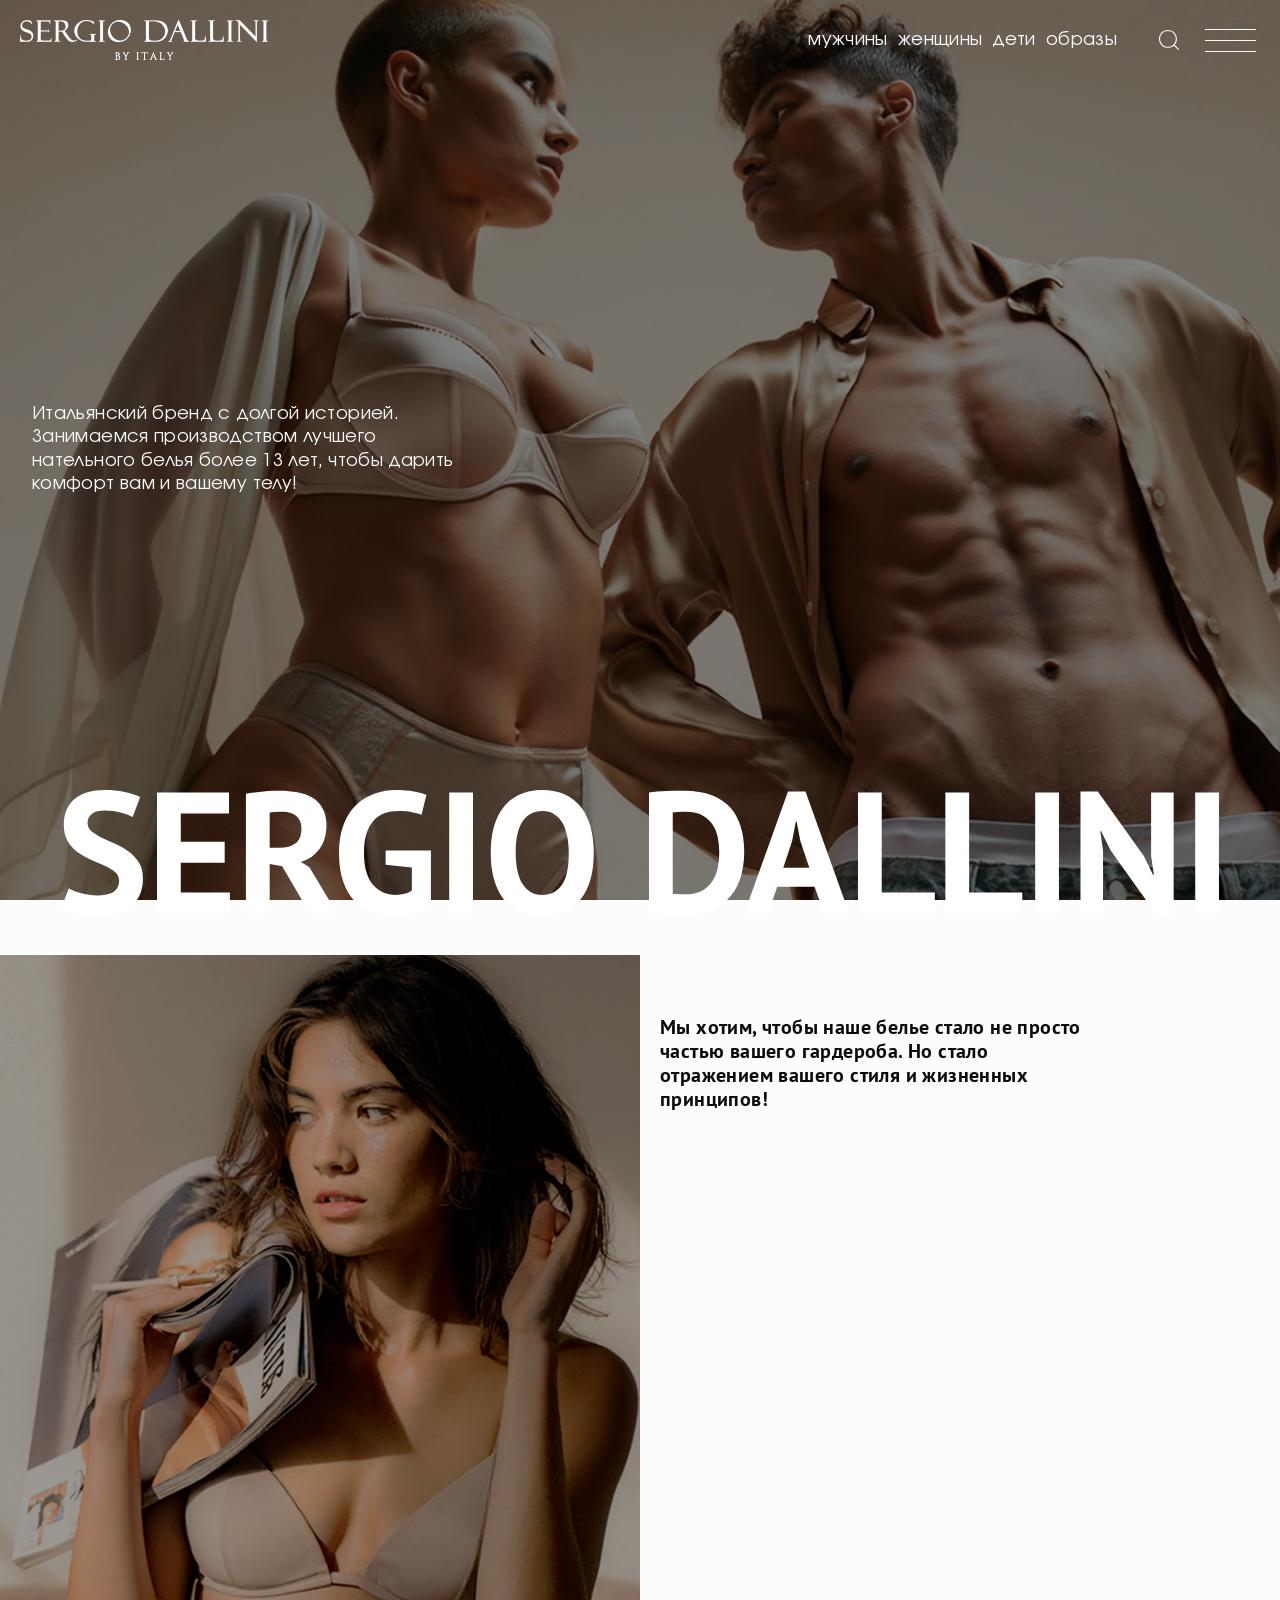
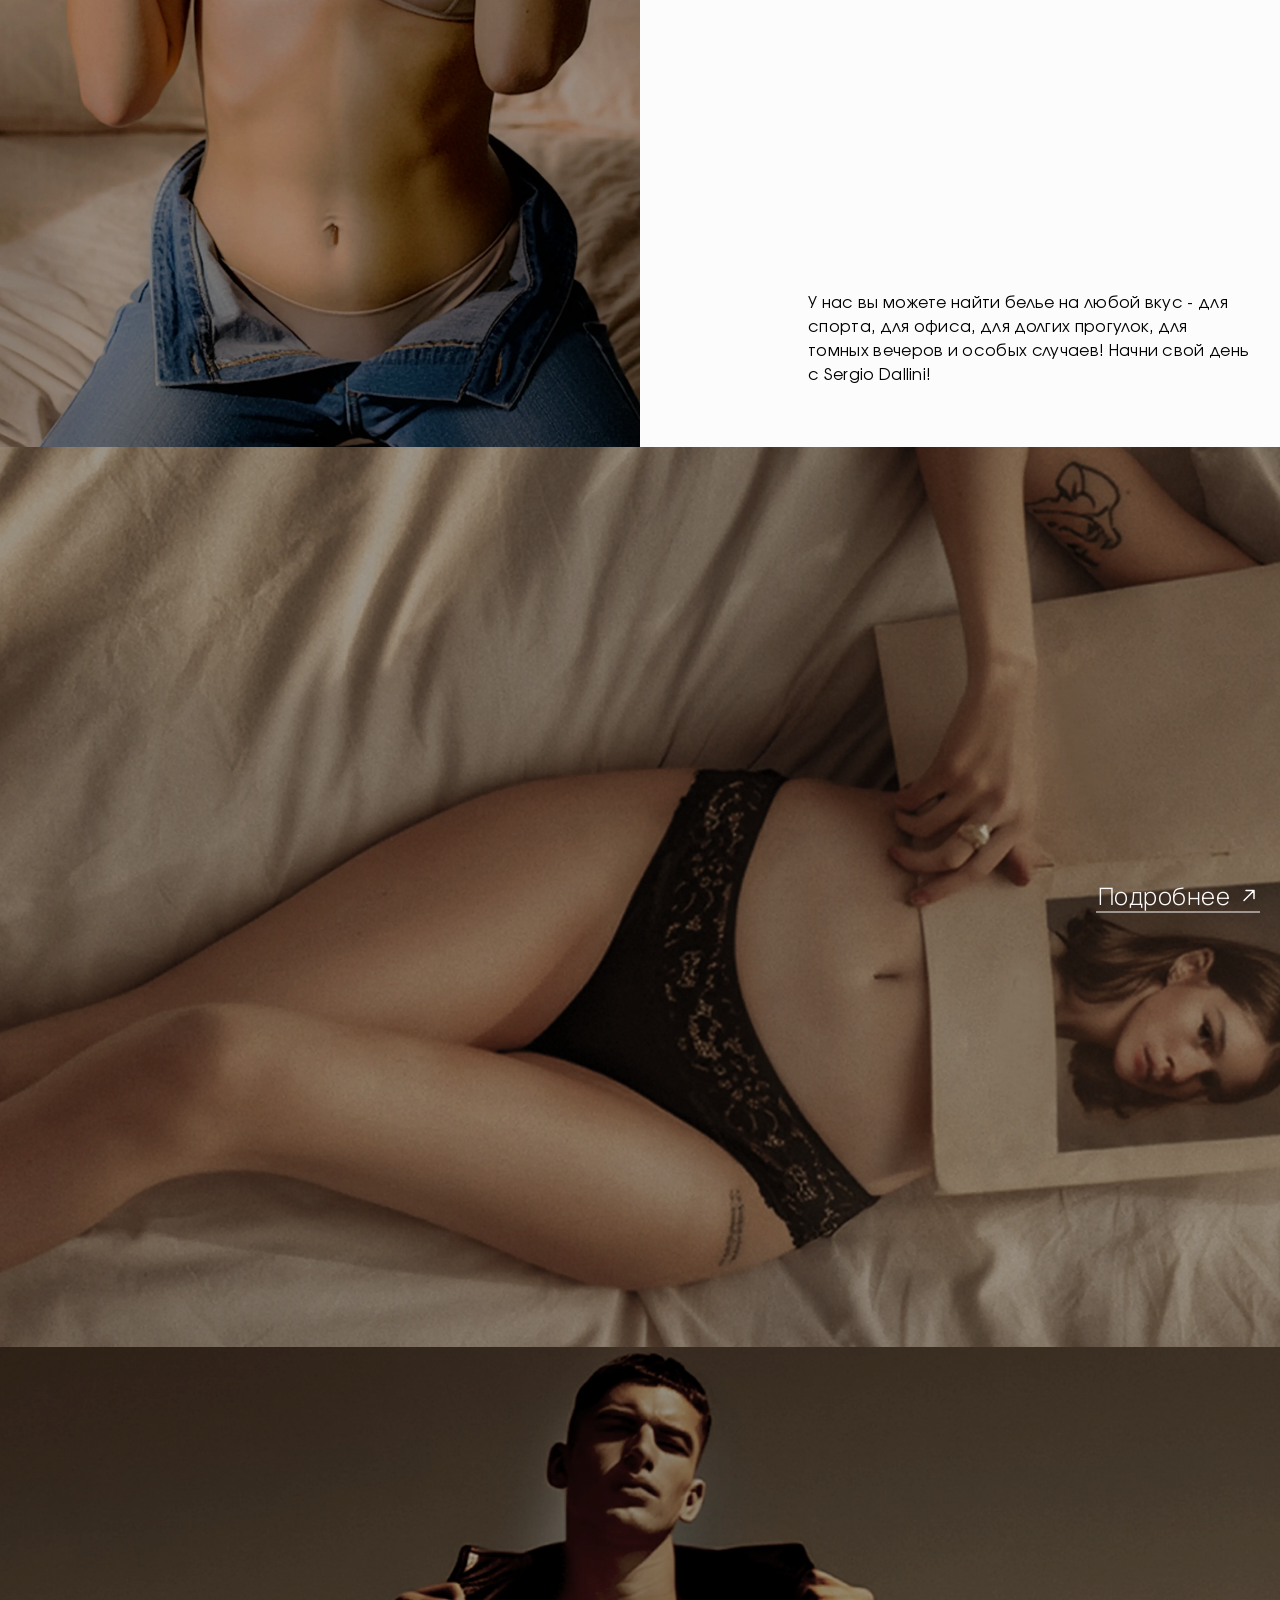
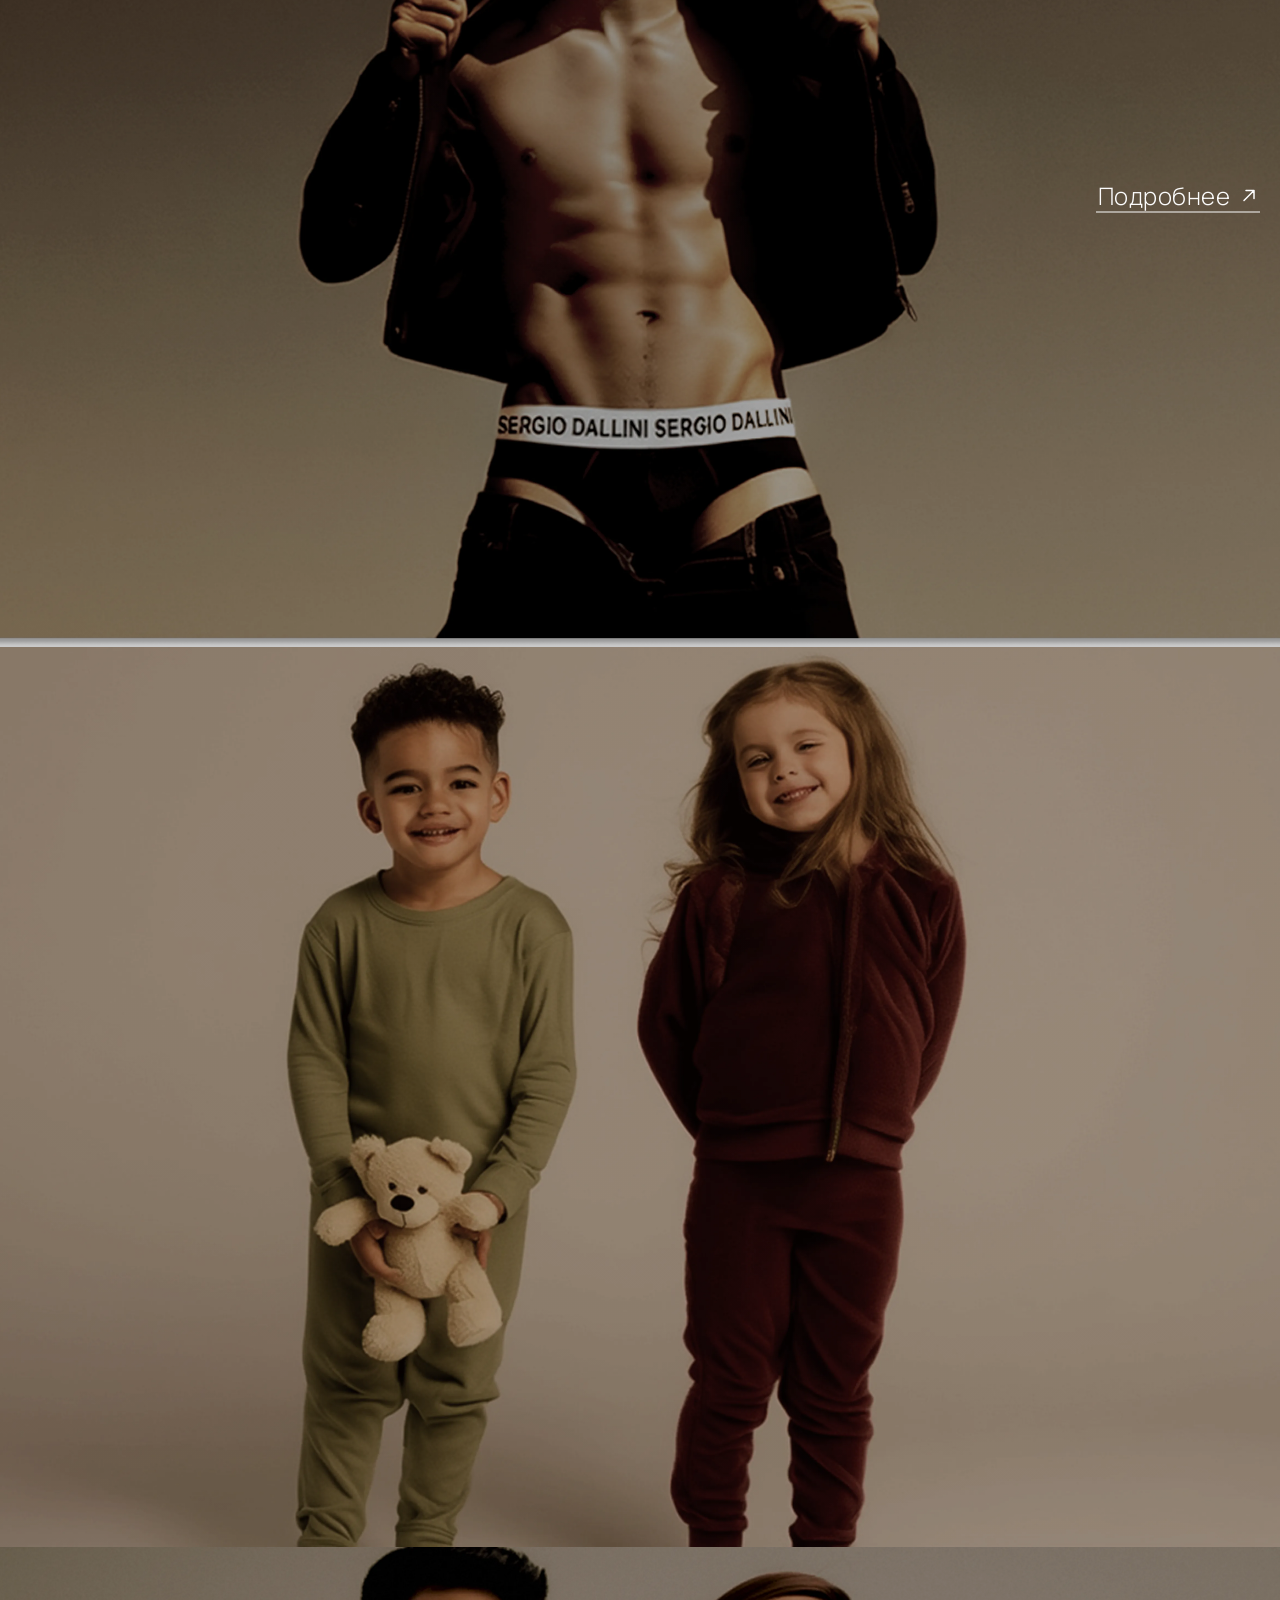
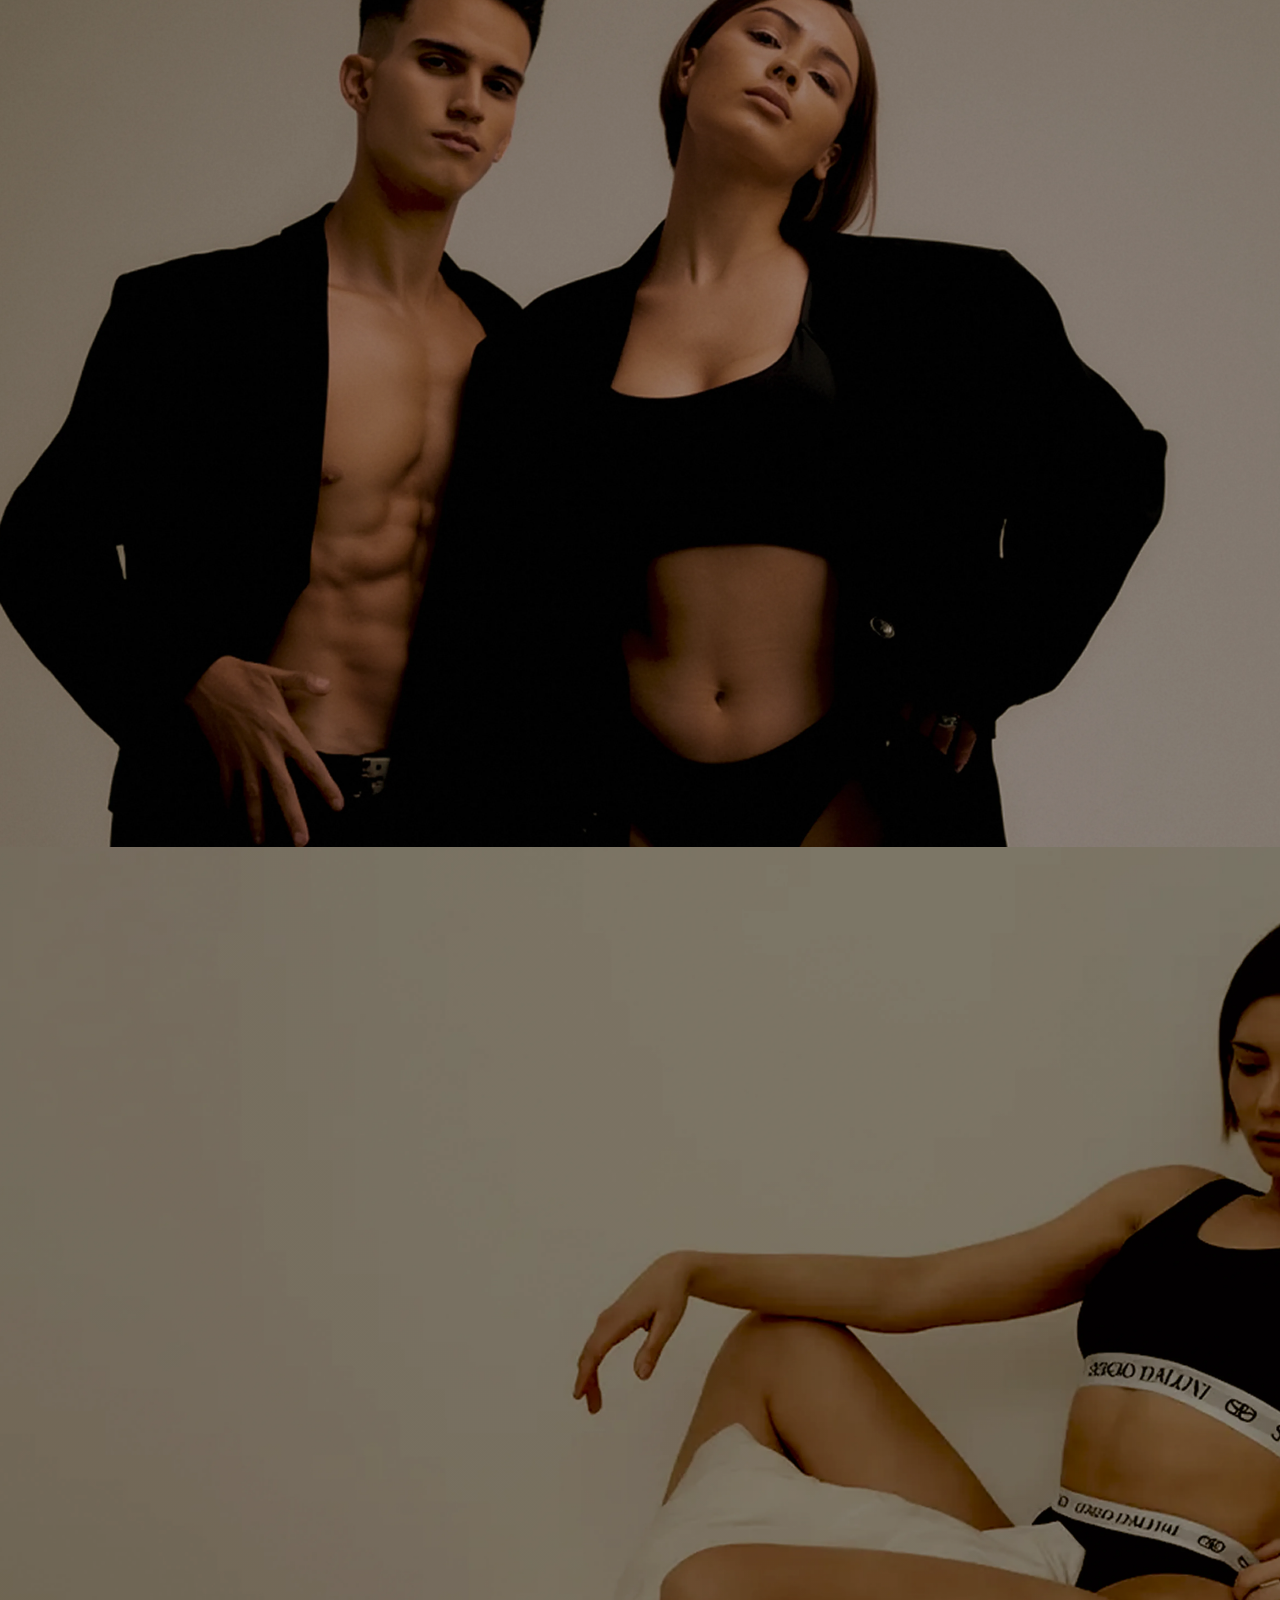
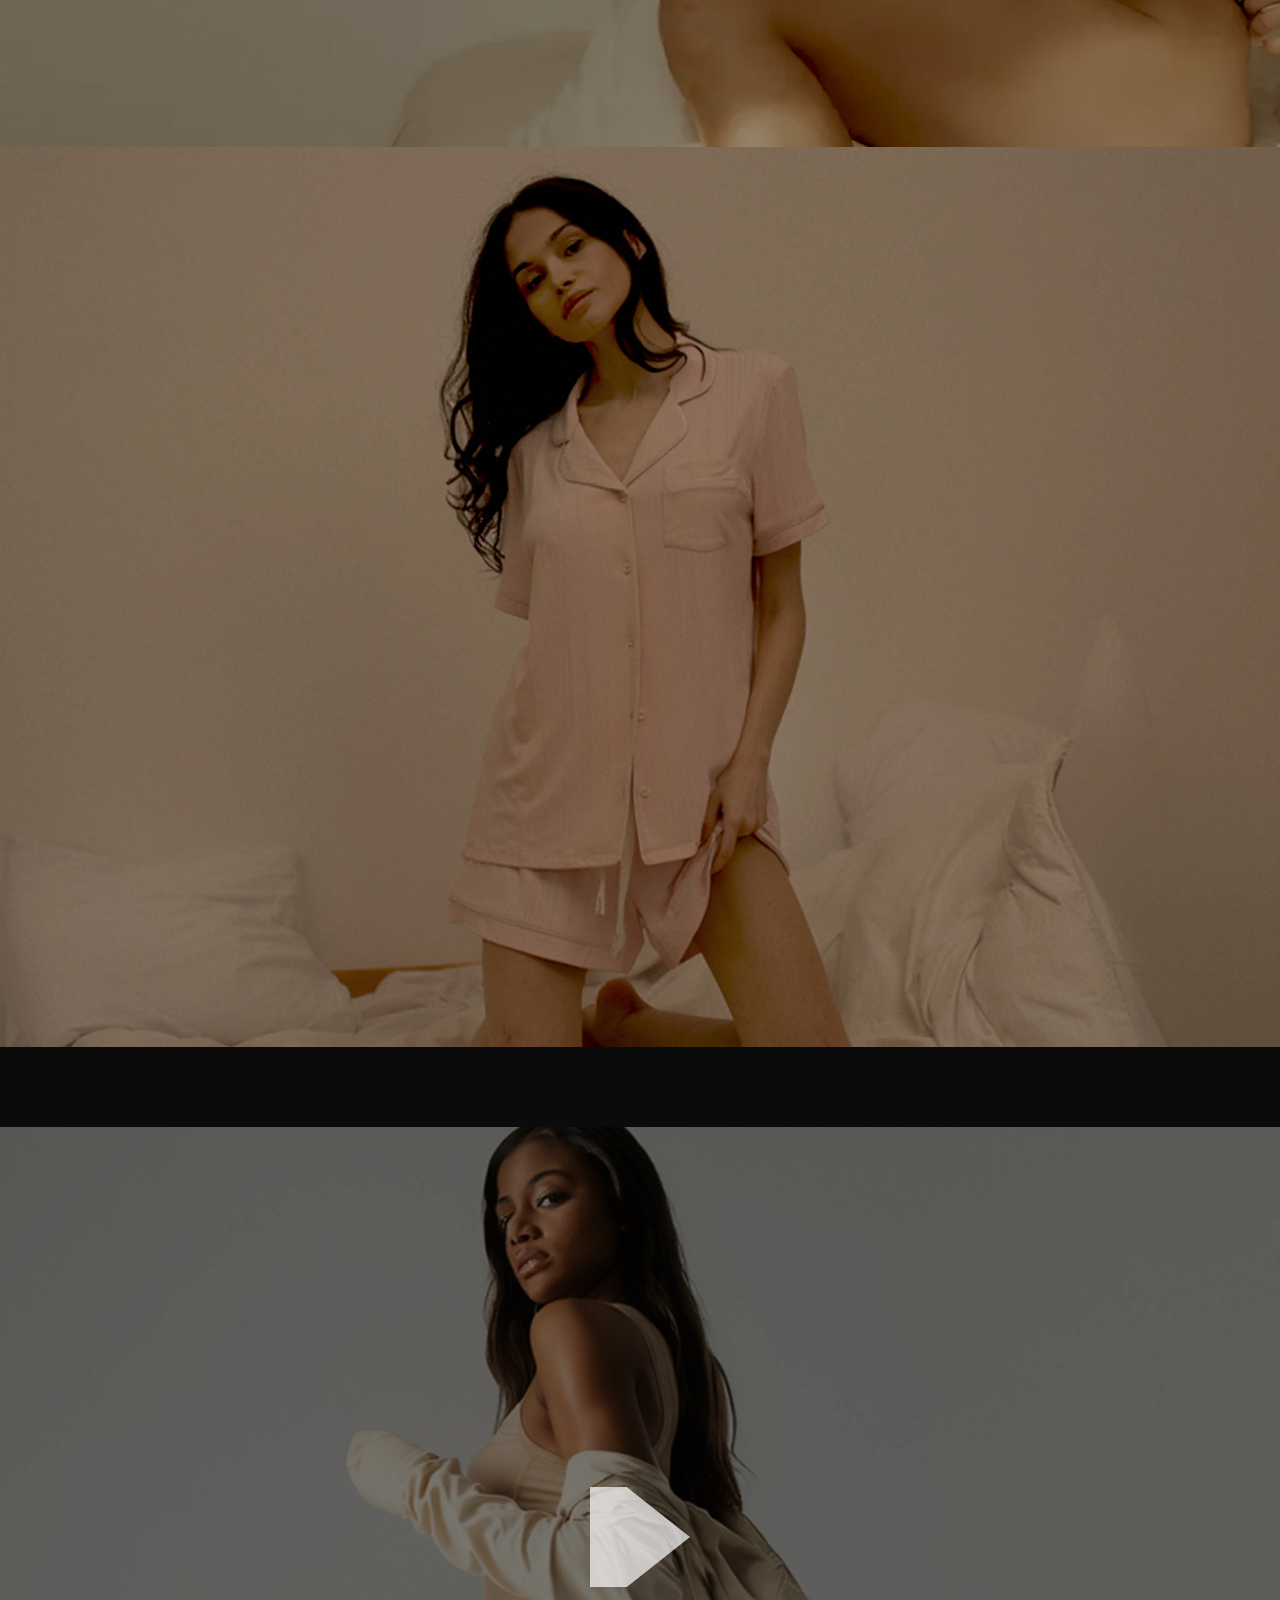
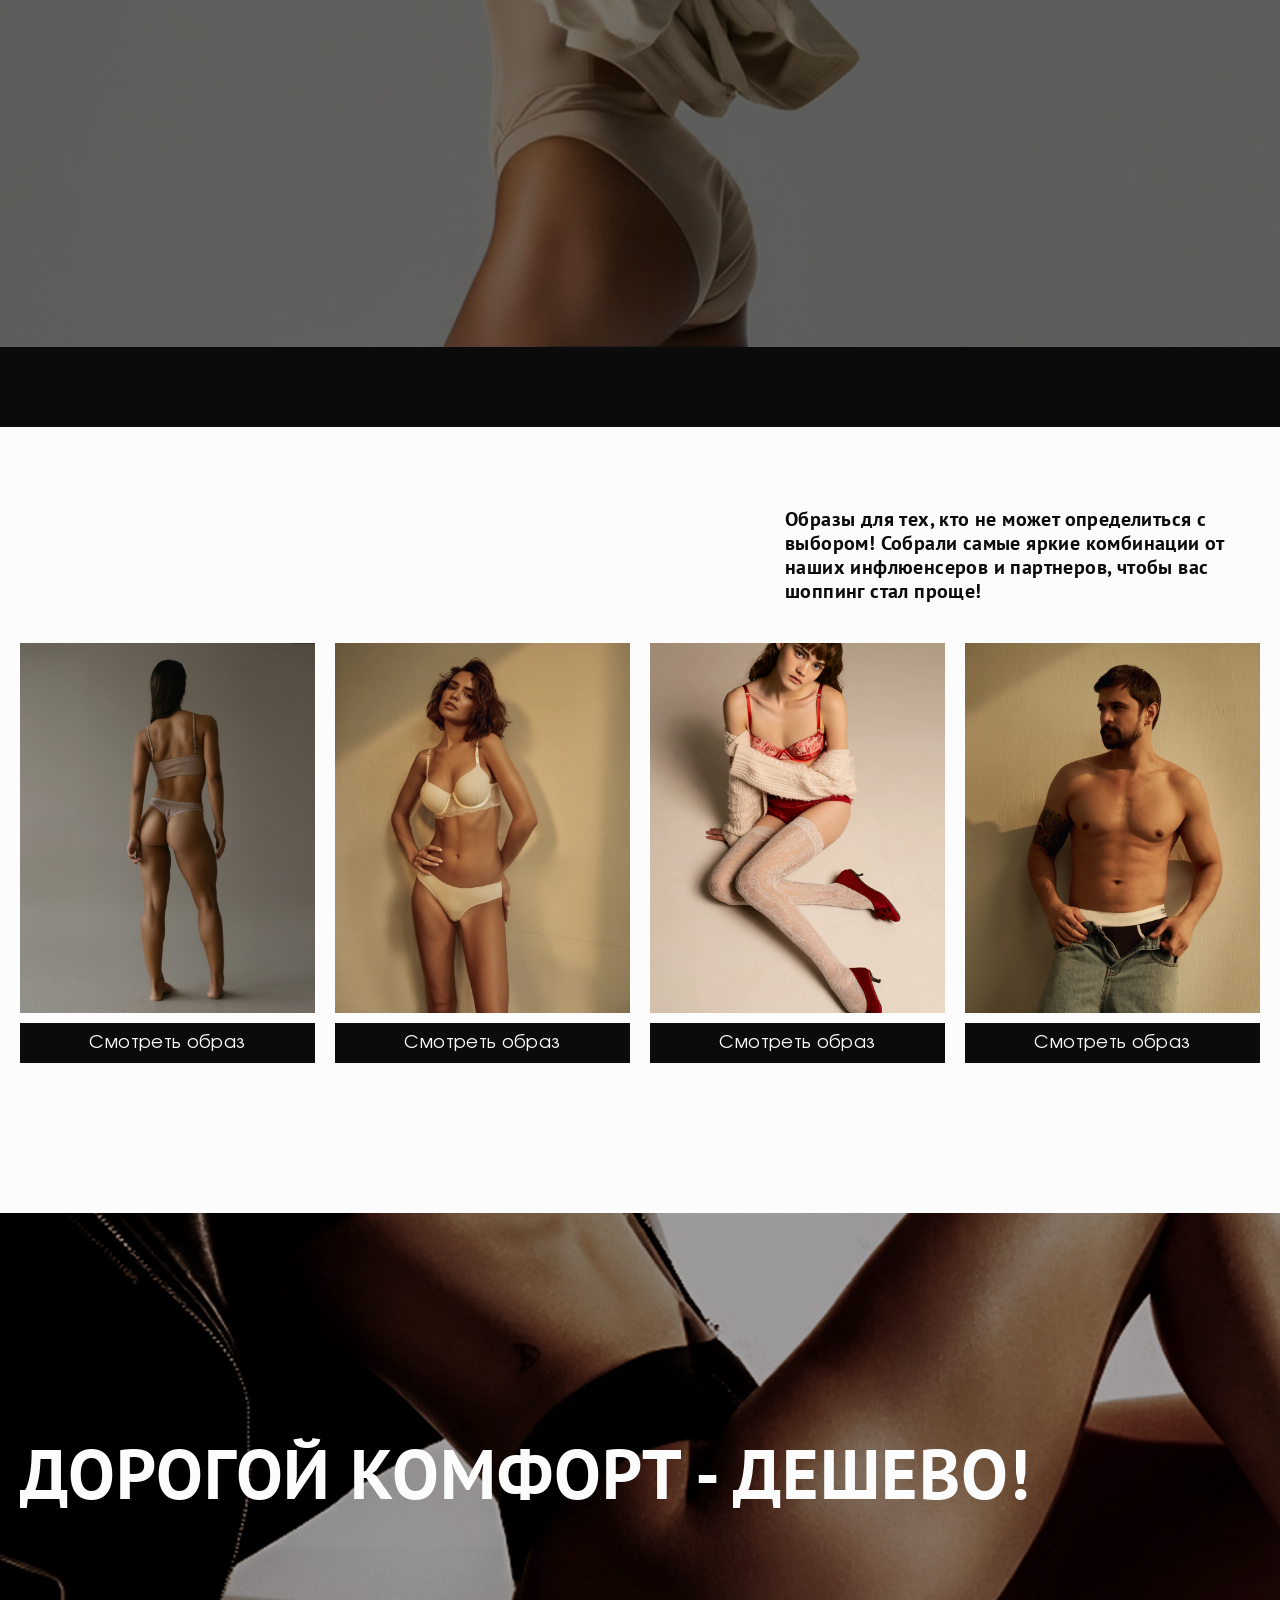
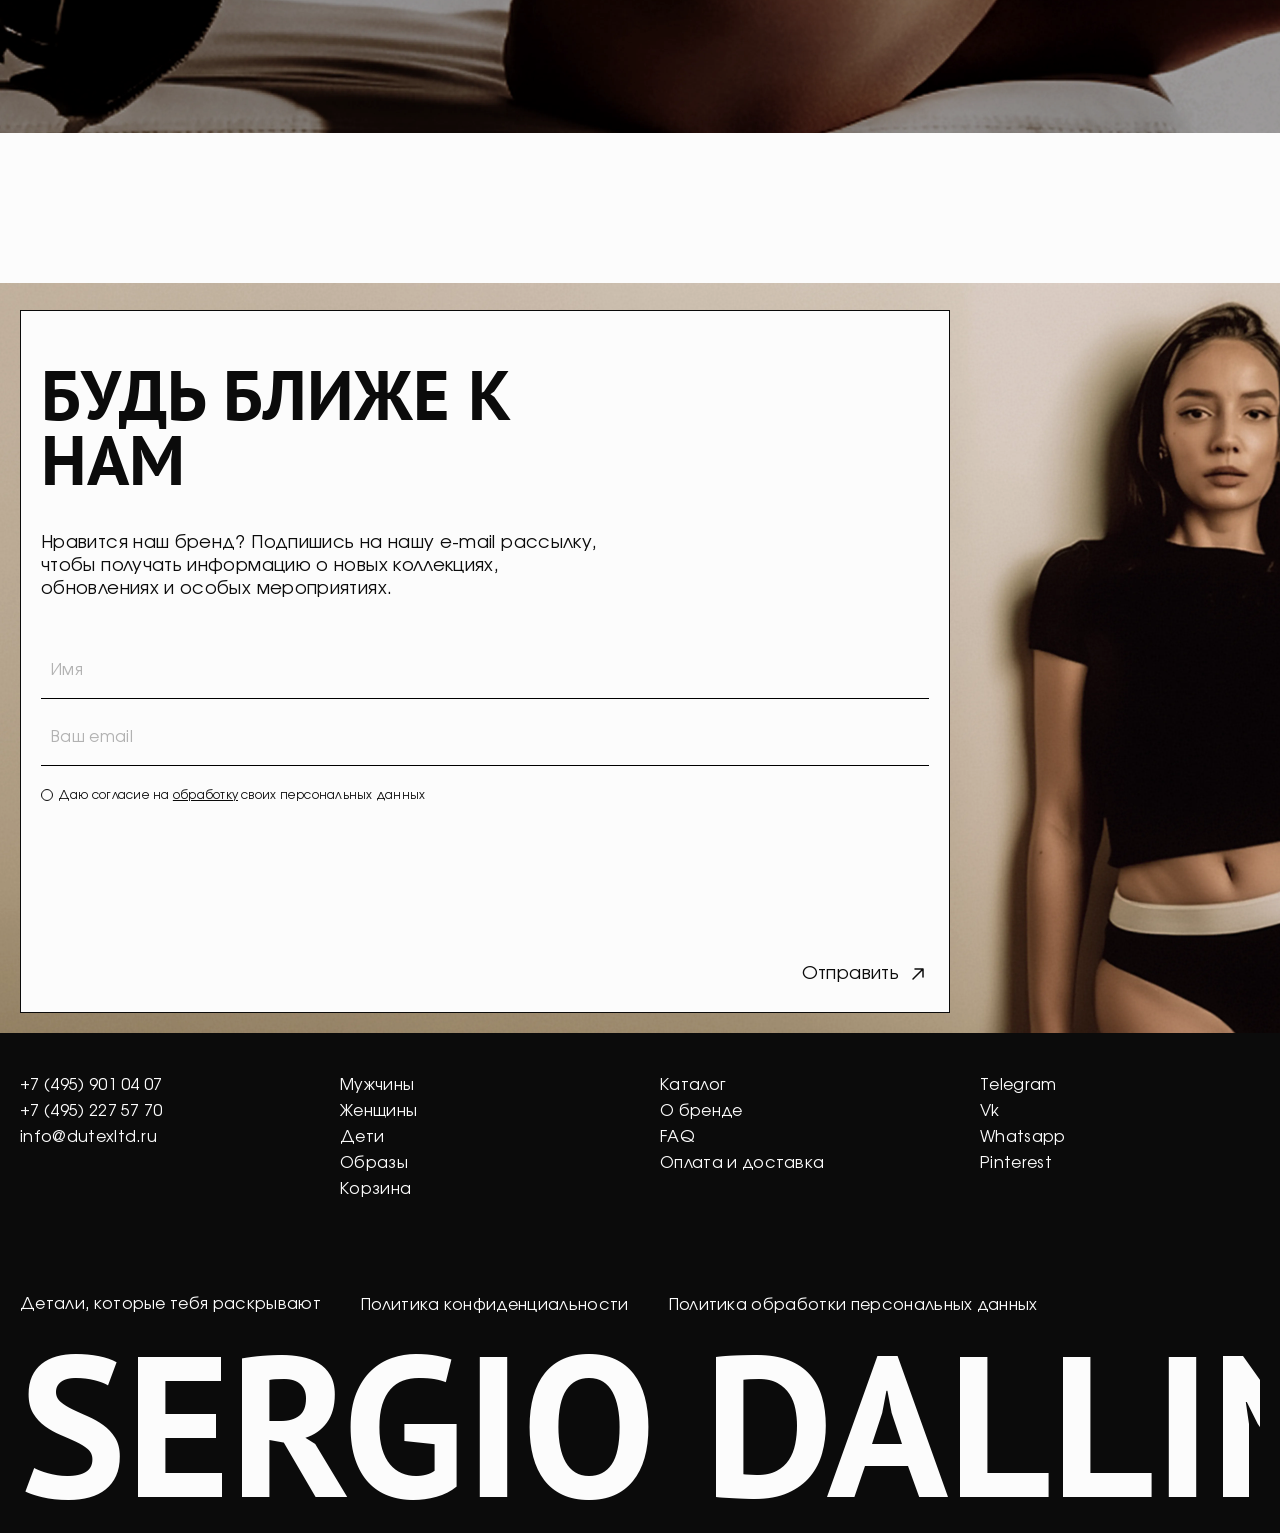
==== index.html @ 6db8269c "firstPush" ====
<!DOCTYPE html>
<html lang="ru">

<head>
    <meta charset="UTF-8">
    <meta name="viewport" content="width=device-width, initial-scale=1.0">
    <meta name="description"
        content="Sergio Dallini — итальянский бренд нательного белья. Дорогой комфорт, стиль и качество более 13 лет.">
    <title>Sergio Dallini — Детали, которые тебя раскрывают</title>
    <link rel="preconnect" href="https://fonts.googleapis.com">
    <link rel="preconnect" href="https://fonts.gstatic.com" crossorigin>
    <link
        href="https://fonts.googleapis.com/css2?family=PT+Sans:wght@400;700&family=Manrope:wght@300;400;500&display=swap"
        rel="stylesheet">
    <link rel="stylesheet" href="https://cdn.jsdelivr.net/npm/swiper@11/swiper-bundle.min.css">
    <link rel="stylesheet" href="css/style.css">
</head>

<body>

    <!-- ===== HEADER + MOBILE MENU (loaded from component) ===== -->
    <script src="js/header-component.js" data-theme="light"></script>


    <main>

        <!-- ===== HERO SECTION ===== -->
        <section class="hero" id="hero">
            <div class="hero__overlay">
                <img src="svg/sergio-dallini-hero.svg" alt="Sergio Dallini" class="hero__overlay-logo">
            </div>
            <img src="images/img1.webp" alt="Sergio Dallini — итальянское нательное белье" class="hero__bg">
            <div class="hero__content">
                <p class="hero__subtitle">Итальянский бренд с долгой историей. Занимаемся производством лучшего
                    нательного белья более 13 лет, чтобы дарить комфорт вам и вашему телу!</p>
            </div>
        </section>

        <!-- ===== WHITE BANNER STRIP ===== -->
        <div class="brand-strip" id="brand-strip">
            <img src="svg/brand-strip.svg" alt="Sergio Dallini" class="brand-strip__logo">
        </div>

        <!-- ===== ABOUT SECTION ===== -->
        <section class="about" id="about">
            <div class="about__image-wrapper">
                <img src="images/img2.webp" alt="О бренде Sergio Dallini" class="about__image">
                <div class="about__image-overlay"></div>
            </div>
            <div class="about__content">
                <h2 class="about__heading">Мы хотим, чтобы наше белье стало не просто частью вашего гардероба. Но
                    стало
                    отражением вашего стиля и жизненных принципов!</h2>
                <p class="about__text">У нас вы можете найти белье на любой вкус - для спорта,
                    для офиса, для долгих
                    прогулок, для томных вечеров и особых случаев! Начни свой день с Sergio Dallini!</p>
            </div>
        </section>

        <!-- ===== CATEGORY BANNERS (Dime-style sticky stacking) ===== -->
        <div class="category-stack" id="category-stack">

            <section class="category-banner category-banner--sticky" id="women-section" style="z-index: 1;">
                <div class="category-banner__overlay"></div>
                <img src="images/img3.webp" alt="Коллекция для женщин" class="category-banner__bg">
                <div class="category-banner__content">
                    <h2 class="category-banner__title cb-reveal">для женщин</h2>
                    <a href="#" class="btn btn--outline-light btn--with-icon cb-reveal cb-reveal--delay"
                        id="women-details-btn">
                        <span>Подробнее</span>
                        <img src="svg/arrow-up-right-light.svg" alt="" width="18" height="18">
                    </a>
                </div>
            </section>

            <section class="category-banner category-banner--sticky" id="men-section" style="z-index: 2;">
                <div class="category-banner__overlay"></div>
                <img src="images/for_men_img.webp" alt="Коллекция для мужчин" class="category-banner__bg">
                <div class="category-banner__content">
                    <h2 class="category-banner__title cb-reveal">для мужчин</h2>
                    <a href="#" class="btn btn--outline-light btn--with-icon cb-reveal cb-reveal--delay"
                        id="men-details-btn">
                        <span>Подробнее</span>
                        <img src="svg/arrow-up-right-light.svg" alt="" width="18" height="18">
                    </a>
                </div>
            </section>

            <section class="category-banner category-banner--sticky" id="children-section" style="z-index: 3;">
                <div class="category-banner__overlay"></div>
                <img src="images/for_child.webp" alt="Коллекция для детей" class="category-banner__bg">
                <div class="category-banner__content">
                    <h2 class="category-banner__title cb-reveal">для детей</h2>
                    <a href="#" class="btn btn--outline-light btn--with-icon cb-reveal cb-reveal--delay"
                        id="children-details-btn">
                        <span>Подробнее</span>
                        <img src="svg/arrow-up-right-light.svg" alt="" width="18" height="18">
                    </a>
                </div>
            </section>

            <section class="category-banner category-banner--sticky" id="looks-banner-section" style="z-index: 4;">
                <div class="category-banner__overlay"></div>
                <img src="images/popular_examples.webp" alt="Популярные образы" class="category-banner__bg">
                <div class="category-banner__content">
                    <h2 class="category-banner__title cb-reveal">популярные образы</h2>
                    <a href="#" class="btn btn--outline-light btn--with-icon cb-reveal cb-reveal--delay"
                        id="looks-details-btn">
                        <span>Подробнее</span>
                        <img src="svg/arrow-up-right-light.svg" alt="" width="18" height="18">
                    </a>
                </div>
            </section>

            <section class="category-banner category-banner--sticky" id="news-section" style="z-index: 5;">
                <div class="category-banner__overlay"></div>
                <img src="images/news.webp" alt="Новинки" class="category-banner__bg">
                <div class="category-banner__content">
                    <h2 class="category-banner__title cb-reveal">новинки</h2>
                    <a href="#" class="btn btn--outline-light btn--with-icon cb-reveal cb-reveal--delay"
                        id="news-details-btn">
                        <span>Подробнее</span>
                        <img src="svg/arrow-up-right-light.svg" alt="" width="18" height="18">
                    </a>
                </div>
            </section>

            <section class="category-banner category-banner--sticky" id="sale-section" style="z-index: 6;">
                <div class="category-banner__overlay"></div>
                <img src="images/sale.webp" alt="Sale" class="category-banner__bg">
                <div class="category-banner__content">
                    <h2 class="category-banner__title cb-reveal">sale</h2>
                    <a href="#" class="btn btn--outline-light btn--with-icon cb-reveal cb-reveal--delay"
                        id="sale-details-btn">
                        <span>Подробнее</span>
                        <img src="svg/arrow-up-right-light.svg" alt="" width="18" height="18">
                    </a>
                </div>
            </section>

        </div>

        <!-- ===== VIDEO / BRAND SECTION ===== -->
        <section class="video-section" id="video-section">
            <div class="video-section__overlay" id="video-overlay"></div>
            <video class="video-section__bg" id="brand-video" poster="images/img4.webp" preload="metadata" playsinline>
                <source src="images/Запись_встречи_02_03_2026_15_40_09_запись.webm" type="video/webm">
            </video>
            <div class="video-section__bar video-section__bar--top"></div>
            <div class="video-section__bar video-section__bar--bottom"></div>
            <div class="video-section__play" id="play-btn" aria-label="Воспроизвести видео">
                <img src="svg/play.svg" alt="Воспроизвести" width="82" height="130">
            </div>
        </section>

        <!-- ===== LOOKS / OUTFITS SECTION ===== -->
        <section class="looks" id="looks-section">
            <div class="looks__header">
                <h2 class="looks__description">Образы для тех, кто не может определиться с выбором! Собрали самые яркие
                    комбинации от наших инфлюенсеров и партнеров, чтобы вас шоппинг стал проще!</h2>
            </div>
            <div class="looks__grid swiper" id="looks-swiper">
                <div class="swiper-wrapper">
                    <div class="swiper-slide">
                        <div class="look-card" id="look-card-1">
                            <div class="look-card__image-wrapper">
                                <img src="images/img5.webp" alt="Образ 1" class="look-card__image">
                                <div class="look-card__overlay"></div>
                                <div class="look-card__info">
                                    <span class="look-card__name">Название</span>
                                    <span class="look-card__price">00.00 Руб.</span>
                                </div>
                            </div>
                            <button class="btn btn--solid-dark btn--full" id="look-btn-1">Смотреть образ</button>
                        </div>
                    </div>
                    <div class="swiper-slide">
                        <div class="look-card" id="look-card-2">
                            <div class="look-card__image-wrapper">
                                <img src="images/img6.webp" alt="Образ 2" class="look-card__image">
                            </div>
                            <button class="btn btn--solid-dark btn--full" id="look-btn-2">Смотреть образ</button>
                        </div>
                    </div>
                    <div class="swiper-slide">
                        <div class="look-card" id="look-card-3">
                            <div class="look-card__image-wrapper">
                                <img src="images/img7.webp" alt="Образ 3" class="look-card__image">
                            </div>
                            <button class="btn btn--solid-dark btn--full" id="look-btn-3">Смотреть образ</button>
                        </div>
                    </div>
                    <div class="swiper-slide">
                        <div class="look-card" id="look-card-4">
                            <div class="look-card__image-wrapper">
                                <img src="images/img8.webp" alt="Образ 4" class="look-card__image">
                            </div>
                            <button class="btn btn--solid-dark btn--full" id="look-btn-4">Смотреть образ</button>
                        </div>
                    </div>
                </div>
                <!-- Swiper Pagination -->
                <div class="swiper-pagination looks__pagination" id="looks-pagination"></div>
            </div>
        </section>

        <!-- ===== PROMO BANNER ===== -->
        <section class="promo-banner" id="promo-banner">
            <div class="promo-banner__overlay"></div>
            <img src="images/img9.webp" alt="Дорогой комфорт — дешево!" class="promo-banner__bg">
            <div class="promo-banner__content">
                <h2 class="promo-banner__title">Дорогой комфорт - дешево!</h2>
            </div>
        </section>

        <!-- ===== NEWSLETTER (loaded from component) ===== -->

        <script src="js/newsletter-component.js"></script>

    </main>

    <!-- ===== FOOTER (loaded from component) ===== -->
    <script src="js/footer-component.js"></script>

    <script src="js/header.js"></script>
    <script src="js/newsletter.js"></script>
    <script>
        // Video play/pause
        const brandVideo = document.getElementById('brand-video');
        const playBtn = document.getElementById('play-btn');
        const videoOverlay = document.getElementById('video-overlay');

        function playVideo() {
            brandVideo.play();
            playBtn.style.opacity = '0';
            playBtn.style.pointerEvents = 'none';
            videoOverlay.style.opacity = '0';
        }

        function pauseVideo() {
            brandVideo.pause();
            playBtn.style.opacity = '1';
            playBtn.style.pointerEvents = 'auto';
            videoOverlay.style.opacity = '1';
        }

        playBtn.addEventListener('click', playVideo);

        brandVideo.addEventListener('click', () => {
            if (brandVideo.paused) {
                playVideo();
            } else {
                pauseVideo();
            }
        });

        brandVideo.addEventListener('ended', pauseVideo);

        // Look card hover animations
        document.querySelectorAll('.look-card').forEach(card => {
            card.addEventListener('mouseenter', () => {
                card.classList.add('look-card--hover');
            });
            card.addEventListener('mouseleave', () => {
                card.classList.remove('look-card--hover');
            });
        });

        // Category banner — scroll-triggered text reveal (Dime-style)
        const cbRevealObserver = new IntersectionObserver((entries) => {
            entries.forEach(entry => {
                if (entry.isIntersecting) {
                    entry.target.classList.add('cb-reveal--visible');
                } else {
                    entry.target.classList.remove('cb-reveal--visible');
                }
            });
        }, { threshold: 0.3 });

        document.querySelectorAll('.cb-reveal').forEach(el => {
            cbRevealObserver.observe(el);
        });
    </script>
    <script src="https://cdn.jsdelivr.net/npm/swiper@11/swiper-bundle.min.js"></script>
    <script>
        // Looks Swiper — mobile only (≤768px)
        let looksSwiper = null;
        const LOOKS_MOBILE_BP = 768;

        function initLooksSwiper() {
            if (window.innerWidth <= LOOKS_MOBILE_BP && !looksSwiper) {
                looksSwiper = new Swiper('#looks-swiper', {
                    slidesPerView: 1,
                    spaceBetween: 16,
                    pagination: {
                        el: '#looks-pagination',
                        clickable: true,
                        bulletClass: 'looks__dot',
                        bulletActiveClass: 'looks__dot--active',
                    },
                });
            }
        }

        function destroyLooksSwiper() {
            if (looksSwiper) {
                looksSwiper.destroy(true, true);
                looksSwiper = null;
            }
        }

        function handleLooksSwiperResize() {
            if (window.innerWidth <= LOOKS_MOBILE_BP) {
                initLooksSwiper();
            } else {
                destroyLooksSwiper();
            }
        }

        // Init on load & respond to resize
        handleLooksSwiperResize();
        window.addEventListener('resize', handleLooksSwiperResize);
    </script>

</body>

</html>
---- css/style.css ----
/* ======================================================
   SERGIO DALLINI — Global Styles
   ====================================================== */

/* ---------- CSS Custom Properties ---------- */
:root {
  --color-bg: #fcfcfc;
  --color-dark: #0b0b0b;
  --color-white: #fcfcfc;
  --color-black: #0b0b0b;

  --font-heading: "PT Sans", sans-serif;
  --font-body: "Involve", "Manrope", sans-serif;
  --font-btn: "Involve", "Manrope", sans-serif;
  --font-nav: "Involve", sans-serif;
  --font-accent: "Manrope", sans-serif;

  --container-padding: 20px;
  --transition-base: 0.35s cubic-bezier(0.4, 0, 0.2, 1);
  --transition-slow: 0.6s cubic-bezier(0.4, 0, 0.2, 1);
}

/* ---------- @font-face for Involve ---------- */
@font-face {
  font-family: 'Involve';
  src: url('../fonts/Involve-Regular.eot');
  src: url('../fonts/Involve-Regular.eot?#iefix') format('embedded-opentype'),
    url('../fonts/Involve-Regular.woff2') format('woff2'),
    url('../fonts/Involve-Regular.woff') format('woff'),
    url('../fonts/Involve-Regular.ttf') format('truetype');
  font-weight: normal;
  font-style: normal;
  font-display: swap;
}

@font-face {
  font-family: 'Involve';
  src: url('../fonts/Involve-SemiBoldOblique.eot');
  src: url('../fonts/Involve-SemiBoldOblique.eot?#iefix') format('embedded-opentype'),
    url('../fonts/Involve-SemiBoldOblique.woff2') format('woff2'),
    url('../fonts/Involve-SemiBoldOblique.woff') format('woff'),
    url('../fonts/Involve-SemiBoldOblique.ttf') format('truetype');
  font-weight: 600;
  font-style: italic;
  font-display: swap;
}

@font-face {
  font-family: 'Involve';
  src: url('../fonts/Involve-Oblique.eot');
  src: url('../fonts/Involve-Oblique.eot?#iefix') format('embedded-opentype'),
    url('../fonts/Involve-Oblique.woff2') format('woff2'),
    url('../fonts/Involve-Oblique.woff') format('woff'),
    url('../fonts/Involve-Oblique.ttf') format('truetype');
  font-weight: normal;
  font-style: italic;
  font-display: swap;
}

@font-face {
  font-family: 'Involve';
  src: url('../fonts/Involve-Medium-BF65bb0f6716366.otf') format('opentype');
  font-weight: 500;
  font-style: normal;
  font-display: swap;
}

@font-face {
  font-family: 'Involve';
  src: url('../fonts/Involve-SemiBold-BF65bb0f6747dfe.otf') format('opentype');
  font-weight: 600;
  font-style: normal;
  font-display: swap;
}

@font-face {
  font-family: 'Involve';
  src: url('../fonts/Involve-Bold-BF65bb0f66f270b.otf') format('opentype');
  font-weight: 700;
  font-style: normal;
  font-display: swap;
}

/* ---------- Reset & Base ---------- */
*,
*::before,
*::after {
  margin: 0;
  padding: 0;
  box-sizing: border-box;
}

html {
  scroll-behavior: smooth;
  -webkit-font-smoothing: antialiased;
  -moz-osx-font-smoothing: grayscale;
}

body {
  font-family: var(--font-body);
  background: var(--color-bg);
  color: var(--color-dark);
  line-height: 1.5;
  overflow-x: hidden;
}

a {
  text-decoration: none;
  color: inherit;
  transition: opacity var(--transition-base);
}

a:hover {
  opacity: 0.7;
}

ul {
  list-style: none;
}

img {
  display: block;
  width: 100%;
  height: 100%;
  object-fit: cover;
}

.btn--solid-dark img {
  width: unset !important;
  height: unset !important;
}

button {
  cursor: pointer;
  border: none;
  background: none;
  font-family: inherit;
}

input {
  font-family: inherit;
  border: none;
  outline: none;
  background: transparent;
}



/* ======================================================
   HERO SECTION
   ====================================================== */
.hero {
  position: relative;
  width: 100%;
  height: 100vh;
  min-height: 700px;
  max-height: 1066px;
  overflow: hidden;
}

.hero__bg {
  position: absolute;
  inset: 0;
  width: 100%;
  height: 100%;
  object-fit: cover;
  z-index: 0;
}

.hero__overlay {
  position: absolute;
  inset: 0;
  background: linear-gradient(0deg,
      rgba(0, 0, 0, 0.2) 0%,
      rgba(0, 0, 0, 0.2) 100%);
  z-index: 1;
  display: flex;
  align-items: center;
  justify-content: center;
}

.hero__overlay-logo {
  display: none;
}

.hero__content {
  position: absolute;
  top: 50%;
  left: 32px;
  transform: translateY(-50%);
  z-index: 2;
}

.hero__subtitle {
  color: var(--color-white);
  font-size: 18px;
  font-family: var(--font-body);
  font-weight: 400;
  line-height: 23.4px;
  letter-spacing: 0.36px;
  max-width: 443px;
  animation: fadeInUp 1s var(--transition-base) 0.3s both;
}

/* ======================================================
   BRAND STRIP
   ====================================================== */
.brand-strip {
  width: calc(100% - 42px);
  margin: -149px auto 0;
  position: relative;
  z-index: 3;
  height: 204px;
  display: flex;
  align-items: center;
  justify-content: center;
  padding: 0 40px;
}

.brand-strip__logo {
  width: 100%;
  height: auto;
  max-height: 100%;
  object-fit: contain;
}

/* ======================================================
   ABOUT SECTION
   ====================================================== */
.about {
  display: grid;
  grid-template-columns: 1fr 1fr;
  min-height: 978px;
  position: relative;
}

.about__image-wrapper {
  position: relative;
  overflow: hidden;
}

.about__image {
  width: 100%;
  height: 100%;
  object-fit: cover;
}

.about__image-overlay {
  position: absolute;
  inset: 0;
  background: linear-gradient(0deg,
      rgba(0, 0, 0, 0.1) 0%,
      rgba(0, 0, 0, 0.1) 100%);
}

.about__content {
  display: flex;
  flex-direction: column;
  justify-content: space-between;
  align-items: flex-start;
  padding: 60px 30px 60px 20px;
}

.about__heading {
  color: var(--color-dark);
  font-size: 20px;
  font-family: var(--font-heading);
  font-weight: 700;
  line-height: 24px;
  letter-spacing: 0.4px;
  max-width: 443px;
  margin-bottom: 780px;
}

.about__text {
  color: black;
  font-size: 16px;
  font-family: var(--font-body);
  font-weight: 400;
  line-height: 24px;
  letter-spacing: 0.32px;
  max-width: 442px;
  margin-left: auto;
  display: flex;
  align-items: flex-end;
}

/* ======================================================
   CATEGORY BANNERS — Dime-style sticky stacking
   ====================================================== */

/* --- Scoped reveal animation (only for category banners) --- */
.cb-reveal {
  opacity: 0;
  transform: translateY(30px);
  transition: opacity 0.9s cubic-bezier(0.25, 0.46, 0.45, 0.94),
    transform 0.9s cubic-bezier(0.25, 0.46, 0.45, 0.94);
}

.cb-reveal--visible {
  opacity: 1;
  transform: translateY(0);
}

.cb-reveal--delay {
  transition-delay: 0.2s;
}

/* --- Stacking wrapper --- */
.category-stack {
  position: relative;
}

/* --- Each banner card --- */
.category-banner {
  position: relative;
  width: 100%;
  height: 820px;
  overflow: hidden;
}

.category-banner--sticky {
  position: sticky;
  top: 0;
  height: 100vh;
  min-height: 600px;
}

.category-banner__bg {
  position: absolute;
  inset: 0;
  width: 100%;
  height: 100%;
  object-fit: cover;
  z-index: 0;
  transition: transform 1.2s cubic-bezier(0.25, 0.46, 0.45, 0.94);
}

.category-banner--sticky:hover .category-banner__bg {
  transform: scale(1.03);
}

.category-banner__overlay {
  position: absolute;
  inset: 0;
  background: linear-gradient(0deg,
      rgba(0, 0, 0, 0.2) 0%,
      rgba(0, 0, 0, 0.2) 100%);
  z-index: 1;
}

.category-banner__content {
  position: absolute;
  z-index: 2;
  top: 50%;
  left: 0;
  right: 0;
  transform: translateY(-50%);
  display: flex;
  align-items: center;
  justify-content: center;
  padding: 0 var(--container-padding);
}

.category-banner__title {
  position: absolute;
  text-align: center;
  color: var(--color-white);
  font-size: 90px;
  font-family: var(--font-heading);
  font-weight: 700;
  text-transform: uppercase;
  line-height: 81px;
  letter-spacing: 0.9px;
}

.category-banner__content .btn {
  margin-left: auto;
  position: relative;
  z-index: 1;
}

/* ======================================================
   VIDEO SECTION
   ====================================================== */
.video-section {
  position: relative;
  width: 100%;
  height: 980px;
  overflow: hidden;
}

.video-section__bg {
  position: absolute;
  inset: 0;
  width: 100%;
  height: 100%;
  object-fit: cover;
  z-index: 0;
  cursor: pointer;
}

.video-section__overlay {
  position: absolute;
  inset: 0;
  background: linear-gradient(0deg,
      rgba(0, 0, 0, 0.3) 0%,
      rgba(0, 0, 0, 0.3) 100%);
  z-index: 1;
  transition: opacity 0.5s ease;
  pointer-events: none;
}

.video-section__bar {
  position: absolute;
  left: 0;
  width: 100%;
  height: 80px;
  background: var(--color-dark);
  z-index: 2;
}

.video-section__bar--top {
  top: 0;
}

.video-section__bar--bottom {
  bottom: 0;
}

.video-section__play {
  position: absolute;
  top: 50%;
  left: 50%;
  transform: translate(-50%, -50%);
  z-index: 3;
  transition: opacity 0.4s ease;
  width: 100px;
  height: 100px;
  display: flex;
  align-items: center;
  justify-content: center;
  cursor: pointer;
  transition:
    transform var(--transition-base),
    opacity var(--transition-base);
}

.video-section__play svg {
  width: 60px;
  height: 60px;
  filter: drop-shadow(0 4px 20px rgba(0, 0, 0, 0.3));
}

.video-section__play:hover {
  transform: translate(-50%, -50%) scale(1.15);
  opacity: 0.85;
}

/* ======================================================
   LOOKS / OUTFITS SECTION
   ====================================================== */
.looks {
  padding: 80px var(--container-padding) 150px;
}

.looks__header {
  grid-column: 1 / 4;
  display: flex;
  justify-content: flex-end;
  margin-bottom: 40px;
}

.looks__description {
  color: var(--color-dark);
  font-size: 20px;
  font-family: var(--font-heading);
  font-weight: 700;
  line-height: 24px;
  letter-spacing: 0.4px;
  max-width: 475px;
}

.looks__grid {
  display: grid;
  grid-template-columns: repeat(4, 1fr);
  gap: 20px;
  overflow: visible;
}

/* On desktop, override Swiper's flex layout so the grid works normally */
.looks__grid .swiper-wrapper {
  display: contents;
}

.looks__grid .swiper-slide {
  width: auto !important;
}

/* ---------- Look Card ---------- */
.look-card {
  display: flex;
  flex-direction: column;
  position: relative;
}

.look-card__image-wrapper {
  position: relative;
  width: 100%;
  aspect-ratio: 455 / 570;
  overflow: hidden;
  background: #e5e5e5;
}

.look-card__image {
  width: 100%;
  height: 100%;
  object-fit: cover;
  transition: transform var(--transition-slow);
}

.look-card:hover .look-card__image {
  transform: scale(1.05);
}

.look-card__overlay {
  position: absolute;
  inset: 0;
  background: linear-gradient(0deg,
      rgba(0, 0, 0, 0.2) 0%,
      rgba(0, 0, 0, 0.2) 100%);
  opacity: 0;
  transition: opacity var(--transition-base);
}

.look-card:hover .look-card__overlay {
  opacity: 1;
}

.look-card__info {
  position: absolute;
  bottom: 20px;
  left: 20px;
  display: flex;
  flex-direction: column;
  gap: 5px;
  opacity: 0;
  transform: translateY(10px);
  transition:
    opacity var(--transition-base),
    transform var(--transition-base);
}

.look-card:hover .look-card__info {
  opacity: 1;
  transform: translateY(0);
}

.look-card__name {
  color: white;
  font-size: 18px;
  font-family: var(--font-body);
  font-weight: 400;
  line-height: 27px;
  letter-spacing: 0.36px;
}

.look-card__price {
  color: white;
  font-size: 16px;
  font-family: var(--font-body);
  font-weight: 700;
  line-height: 24px;
  letter-spacing: 0.32px;
}

/* ======================================================
   PROMO BANNER
   ====================================================== */
.promo-banner {
  position: relative;
  width: 100%;
  height: 520px;
  overflow: hidden;
  margin-bottom: 150px;
}

.promo-banner__bg {
  position: absolute;
  inset: 0;
  width: 100%;
  height: 100%;
  object-fit: cover;
  z-index: 0;
}

.promo-banner__overlay {
  position: absolute;
  inset: 0;
  background: linear-gradient(0deg,
      rgba(0, 0, 0, 0.2) 0%,
      rgba(0, 0, 0, 0.2) 100%);
  z-index: 1;
}

.promo-banner__content {
  position: absolute;
  top: 50%;
  left: 20px;
  transform: translateY(-50%);
  z-index: 2;
}

.promo-banner__title {
  color: var(--color-white);
  font-size: 90px;
  font-family: var(--font-heading);
  font-weight: 700;
  text-transform: uppercase;
  line-height: 81px;
  letter-spacing: 0.9px;
  max-width: 1297px;
}



/* ======================================================
   BUTTONS
   ====================================================== */
.btn {
  display: inline-flex;
  align-items: center;
  justify-content: center;
  gap: 10px;
  font-family: var(--font-body);
  font-weight: 400;
  transition:
    opacity var(--transition-base),
    transform var(--transition-base),
    background var(--transition-base),
    color var(--transition-base);
  cursor: pointer;
}

.btn:hover {
  opacity: 0.85;
}

/* Outline Light Button (e.g. "Подробнее") */
.btn--outline-light {
  color: var(--color-white);
  font-size: 24px;
  font-family: var(--font-accent);
  font-weight: 300;
  line-height: 24px;
  letter-spacing: 0.48px;
  padding: 2px 2px 4px;
  border-bottom: 1px solid var(--color-white);
}

.btn--outline-light svg {
  width: 18px;
  height: 18px;
}

/* Solid Dark Button (e.g. look card buttons) */
.btn--solid-dark {
  background: var(--color-dark);
  color: var(--color-white);
  font-size: 18px;
  line-height: 18px;
  letter-spacing: 0.36px;
  padding: 8px 10px;
  height: 40px;
}

.btn--solid-dark:hover {
  background: #C3C3C3;
}

.btn--full {
  width: 100%;
  margin-top: 10px;
}

/* Submit Button */
.btn--submit {
  color: var(--color-dark);
  font-size: 18px;
  font-family: var(--font-body);
  font-weight: 400;
  line-height: 18px;
  letter-spacing: 0.36px;
  padding: 2px;
  margin-top: auto;
  align-self: flex-end;
}

.btn--submit svg {
  width: 18px;
  height: 18px;
}

.btn--submit:hover {
  opacity: 0.6;
}

.btn--with-icon svg {
  transition: transform var(--transition-base);
}

.btn--with-icon:hover svg {
  transform: translate(3px, -3px);
}



/* ======================================================
   ANIMATIONS
   ====================================================== */
@keyframes fadeInUp {
  from {
    opacity: 0;
    transform: translateY(30px);
  }

  to {
    opacity: 1;
    transform: translateY(0);
  }
}

@keyframes fadeIn {
  from {
    opacity: 0;
  }

  to {
    opacity: 1;
  }
}

/* Intersection Observer-based reveal animations */
.reveal {
  opacity: 0;
  transform: translateY(40px);
  transition:
    opacity 0.8s ease,
    transform 0.8s ease;
}

.reveal.revealed {
  opacity: 1;
  transform: translateY(0);
}

/* Pagination dots — hidden on desktop */
.looks__pagination {
  display: none;
}

/* ======================================================
   RESPONSIVE — Desktop → Tablet → Mobile
   Breakpoints:
   1440px — Large Desktop (scaling fonts)
   1200px — Laptop / Small Desktop
   1024px — Tablet Landscape
   768px  — Tablet Portrait
   480px  — Mobile
   375px  — Small Mobile
   ====================================================== */

/* ==========================================================
   LARGE DESKTOP  (max-width: 1440px)
   ========================================================== */
@media (max-width: 1440px) {
  .category-banner__title {
    font-size: 70px;
    line-height: 65px;
  }

  .promo-banner__title {
    font-size: 70px;
    line-height: 65px;
  }
}

/* ==========================================================
   LAPTOP / SMALL DESKTOP  (max-width: 1200px)
   ========================================================== */
@media (max-width: 1200px) {
  .looks__grid {
    grid-template-columns: repeat(2, 1fr);
  }

  .looks__grid .swiper-wrapper {
    display: contents;
  }

  .looks__grid .swiper-slide {
    width: auto !important;
  }

  .about {
    grid-template-columns: 1fr 1fr;
  }

  .about__image-wrapper {
    height: auto;
  }

  .about__heading {
    margin-bottom: 40px;
  }

  .about__content {
    padding: 40px 20px;
  }

  /* .about__text {
    margin-left: 0;
  } */
}

/* ==========================================================
   TABLET LANDSCAPE  (max-width: 1024px)
   ========================================================== */
@media (max-width: 1024px) {

  /* ---------- HERO ---------- */
  .hero {
    height: 80vh;
    min-height: 550px;
    max-height: 800px;
  }

  .hero__content {
    padding: 40px 24px;
  }

  .hero__subtitle {
    font-size: 16px;
    line-height: 22px;
    max-width: 400px;
  }

  /* ---------- BRAND STRIP ---------- */
  .brand-strip {
    width: calc(100% - 32px);
    height: 140px;
    margin-top: -80px;
  }

  /* ---------- ABOUT ---------- */
  .about {
    grid-template-columns: 1fr 1fr;
    min-height: 600px;
  }

  .about__content {
    padding: 32px 20px;
  }

  .about__heading {
    font-size: 18px;
    line-height: 22px;
    max-width: 380px;
    margin-bottom: 30px;
  }

  .about__text {
    font-size: 15px;
    line-height: 22px;
    max-width: 380px;
  }

  /* ---------- CATEGORY BANNER ---------- */
  .category-banner {
    height: 550px;
  }

  .category-banner__title {
    font-size: 56px;
    line-height: 52px;
  }

  .category-banner__content {
    padding: 40px var(--container-padding);
  }

  /* ---------- VIDEO SECTION ---------- */
  .video-section {
    height: 550px;
  }

  .video-section__bar {
    height: 60px;
  }

  .video-section__play svg {
    width: 50px;
    height: 50px;
  }

  /* ---------- LOOKS ---------- */
  .looks {
    padding: 60px var(--container-padding) 50px;
  }

  .looks__description {
    font-size: 18px;
    line-height: 22px;
    max-width: 420px;
  }

  .looks__grid {
    gap: 16px;
  }

  .looks__grid .swiper-wrapper {
    display: contents;
  }

  .looks__grid .swiper-slide {
    width: auto !important;
  }

  /* ---------- PROMO BANNER ---------- */
  .promo-banner {
    height: 420px;
  }

  .promo-banner__title {
    font-size: 56px;
    line-height: 52px;
  }
}

/* ==========================================================
   TABLET PORTRAIT  (max-width: 768px)
   ========================================================== */
@media (max-width: 768px) {
  .promo-banner {
    margin-bottom: 100px !important;
    height: 503px !important;
  }

  #looks-section {
    margin-bottom: 100px;
  }

  #video-section {
    margin-bottom: 100px;
    height: 800px !important;
  }

  .category-banner__title #video-section {
    margin-bottom: 100px;
    height: 800px !important;
  }

  #category-stack {
    margin-bottom: 100px;
  }

  .about {
    margin-bottom: 100px;
  }


  .hero__overlay {
    align-items: flex-end !important;
  }

  .hero__content {
    display: none !important;
  }

  /* ---------- HERO ---------- */
  .hero {
    min-height: auto;
    max-height: none;
    height: auto;
  }

  .hero__bg {
    height: 500px;
    position: relative;
  }

  .hero__overlay {
    height: 500px;
    display: flex;
    align-items: center;
    justify-content: center;
  }

  .hero__overlay-logo {
    display: block;
    width: 100%;
    max-width: 362px;
    height: auto;
    object-fit: cover;
  }

  .hero__content {
    position: relative;
    bottom: auto;
    left: auto;
    background: var(--color-white);
    padding: 24px 20px;
    z-index: 2;
    height: auto;
    min-height: 120px;
    display: flex;
    flex-direction: column;
    justify-content: flex-start;
  }

  .hero__subtitle {
    color: var(--color-dark);
    font-size: 15px;
    font-family: var(--font-body);
    font-weight: 400;
    line-height: 20px;
    letter-spacing: 0.3px;
    max-width: 100%;
    animation: none;
  }

  /* ---------- BRAND STRIP ---------- */
  .brand-strip {
    display: none;
  }

  /* ---------- ABOUT ---------- */
  .about {
    grid-template-columns: 1fr;
    min-height: auto;
  }

  .about__content {
    display: contents;
  }

  .about__heading {
    order: 1;
    padding: 28px var(--container-padding) 20px;
    font-size: 20px;
    font-family: var(--font-heading);
    font-weight: 700;
    line-height: 24px;
    letter-spacing: 0.4px;
    max-width: 100%;
    margin-bottom: 0;
  }

  .about__image-wrapper {
    order: 2;
    width: 100%;
    height: 400px;
    margin-left: 0;
  }

  .about__text {
    order: 3;
    padding: 20px var(--container-padding) 0;
    font-size: 15px;
    font-family: var(--font-body);
    font-weight: 400;
    line-height: 22px;
    letter-spacing: 0.3px;
    max-width: 100%;
  }

  /* ---------- CATEGORY BANNER ---------- */
  .category-banner {
    height: 800px !important;
  }

  .category-banner__title {
    font-size: 48px;
    line-height: 44px;
    letter-spacing: 0;
  }

  .category-banner__content {
    top: 0;
    bottom: 0;
    left: 0;
    right: 0;
    transform: none;
    padding: 0 var(--container-padding);
    display: flex;
    align-items: center;
    justify-content: center;
  }

  .category-banner .btn--outline-light {
    position: absolute;
    bottom: 20px;
    right: var(--container-padding);
    left: auto;
    top: auto;
    margin-left: 0;
    font-size: 18px;
    line-height: 18px;
    letter-spacing: 0.36px;
    z-index: 3;
  }

  /* ---------- VIDEO SECTION ---------- */
  .video-section {
    height: 600px;
  }

  .video-section__bar {
    height: 60px;
  }

  .video-section__play {
    width: 200px;
    height: 200px;
  }

  .video-section__play svg {
    width: 60px;
    height: 80px;
    opacity: 0.75;
  }

  /* ---------- LOOKS ---------- */
  .looks {
    padding: 40px var(--container-padding) 32px;
  }

  .looks__header {
    justify-content: flex-start;
    margin-bottom: 24px;
  }

  .looks__description {
    font-size: 18px;
    line-height: 22px;
    letter-spacing: 0.36px;
    max-width: 100%;
  }

  .looks__grid {
    display: block;
    overflow: hidden;
    position: relative;
    padding-bottom: 40px;
  }

  .looks__grid .swiper-wrapper {
    display: flex;
  }

  .looks__grid .swiper-slide {
    width: 100% !important;
    flex-shrink: 0;
  }

  /* Show all cards in slider */
  .look-card {
    display: flex !important;
  }

  .look-card__image-wrapper {
    aspect-ratio: 1 / 1.25;
  }

  .btn--solid-dark {
    font-size: 16px;
    line-height: 16px;
    letter-spacing: 0.32px;
    padding: 7px 8px;
    height: 36px;
  }

  /* Show pagination dots on tablet/mobile */
  .looks__pagination {
    display: flex !important;
    justify-content: center;
    align-items: center;
    gap: 4px;
    margin-top: 20px;
    position: absolute;
    bottom: 0;
    left: 0;
    right: 0;
    z-index: 10;
  }

  .looks__dot {
    width: 8px;
    height: 8px;
    background: #d9d9d9;
    border-radius: 18px;
    border: none;
    cursor: pointer;
    transition: width var(--transition-base), background var(--transition-base);
    padding: 0;
    display: inline-block;
  }

  .looks__dot--active {
    width: 24px;
    background: var(--color-dark);
  }

  /* ---------- PROMO BANNER ---------- */
  .promo-banner {
    height: 450px;
  }

  .promo-banner__content {
    bottom: 36px;
  }

  .promo-banner__title {
    font-size: 48px;
    line-height: 44px;
    letter-spacing: 0;
    max-width: 550px;
  }
}

/* ==========================================================
   MOBILE  (max-width: 480px)
   ========================================================== */
@media (max-width: 480px) {

  /* ---------- HERO ---------- */
  .hero__bg {
    height: 420px;
  }

  .hero__overlay {
    height: 420px;
    display: flex;
    align-items: center;
    justify-content: center;
  }

  .hero__subtitle {
    font-size: 14px;
    line-height: 18px;
    letter-spacing: 0.28px;
  }

  /* ---------- ABOUT ---------- */
  .about__image-wrapper {
    width: 269px;
    height: 276px;
    margin-left: var(--container-padding);
  }

  .about__content {
    padding: 20px var(--container-padding);
  }

  .about__heading {
    font-size: 18px;
    line-height: 22px;
    margin-bottom: 16px;
  }

  .about__text {
    font-size: 14px;
    line-height: 20px;
  }

  /* ---------- CATEGORY BANNER ---------- */
  .category-banner {
    height: 500px;
  }

  .category-banner__title {
    font-size: 40px;
    line-height: 38px;
  }

  .category-banner__content {
    padding: 0 var(--container-padding) 28px;
    gap: 10px;
  }

  .btn--outline-light {
    font-size: 16px;
    line-height: 16px;
  }

  /* ---------- VIDEO SECTION ---------- */
  .video-section {
    height: 480px;
  }

  .video-section__bar {
    height: 48px;
  }

  .video-section__play {
    width: 160px;
    height: 160px;
  }

  .video-section__play svg {
    width: 48px;
    height: 64px;
  }

  /* ---------- LOOKS ---------- */
  .looks {
    padding: 32px var(--container-padding) 24px;
  }

  .looks__header {
    margin-bottom: 16px;
  }

  .looks__description {
    font-size: 16px;
    line-height: 20px;
    max-width: 100%;
  }

  .looks__grid {
    display: block;
    overflow: hidden;
    position: relative;
    padding-bottom: 40px;
  }

  .looks__grid .swiper-wrapper {
    display: flex;
  }

  .looks__grid .swiper-slide {
    width: 100% !important;
    flex-shrink: 0;
  }

  /* Show all cards in slider */
  .look-card {
    display: flex !important;
  }

  .look-card__image-wrapper {
    aspect-ratio: 362 / 454;
  }

  /* Show pagination dots on mobile */
  .looks__pagination {
    display: flex !important;
    justify-content: center;
    align-items: center;
    gap: 4px;
    margin-top: 20px;
    position: absolute;
    bottom: 0;
    left: 0;
    right: 0;
    z-index: 10;
  }

  .looks__dot {
    width: 8px;
    height: 8px;
    background: #d9d9d9;
    border-radius: 18px;
    border: none;
    cursor: pointer;
    transition: width var(--transition-base), background var(--transition-base);
    padding: 0;
    display: inline-block;
  }

  .looks__dot--active {
    width: 24px;
    background: var(--color-dark);
  }

  /* ---------- PROMO BANNER ---------- */
  .promo-banner {
    height: 400px;
  }

  .promo-banner__content {
    bottom: auto;
    top: 50%;
    transform: translateY(-50%);
  }

  .promo-banner__title {
    font-size: 40px;
    line-height: 38px;
    max-width: 320px;
  }
}

/* ==========================================================
   SMALL MOBILE  (max-width: 375px)
   ========================================================== */
@media (max-width: 375px) {
  .hero__bg {
    height: 360px;
  }

  .hero__overlay {
    height: 360px;
    display: flex;
    align-items: center;
    justify-content: center;
  }

  .hero__subtitle {
    font-size: 13px;
    line-height: 17px;
  }

  .about__image-wrapper {
    width: 240px;
    height: 240px;
  }

  .about__heading {
    font-size: 17px;
    line-height: 21px;
  }

  .about__text {
    font-size: 13px;
    line-height: 19px;
  }

  .category-banner {
    height: 440px;
  }

  .category-banner__title {
    font-size: 34px;
    line-height: 32px;
  }

  .video-section {
    height: 400px;
  }

  .video-section__bar {
    height: 36px;
  }

  .video-section__play {
    width: 120px;
    height: 120px;
  }

  .video-section__play svg {
    width: 36px;
    height: 48px;
  }

  .looks__description {
    font-size: 15px;
    line-height: 19px;
  }

  .promo-banner {
    height: 340px;
  }

  .promo-banner__title {
    font-size: 32px;
    line-height: 30px;
    max-width: 260px;
  }
}
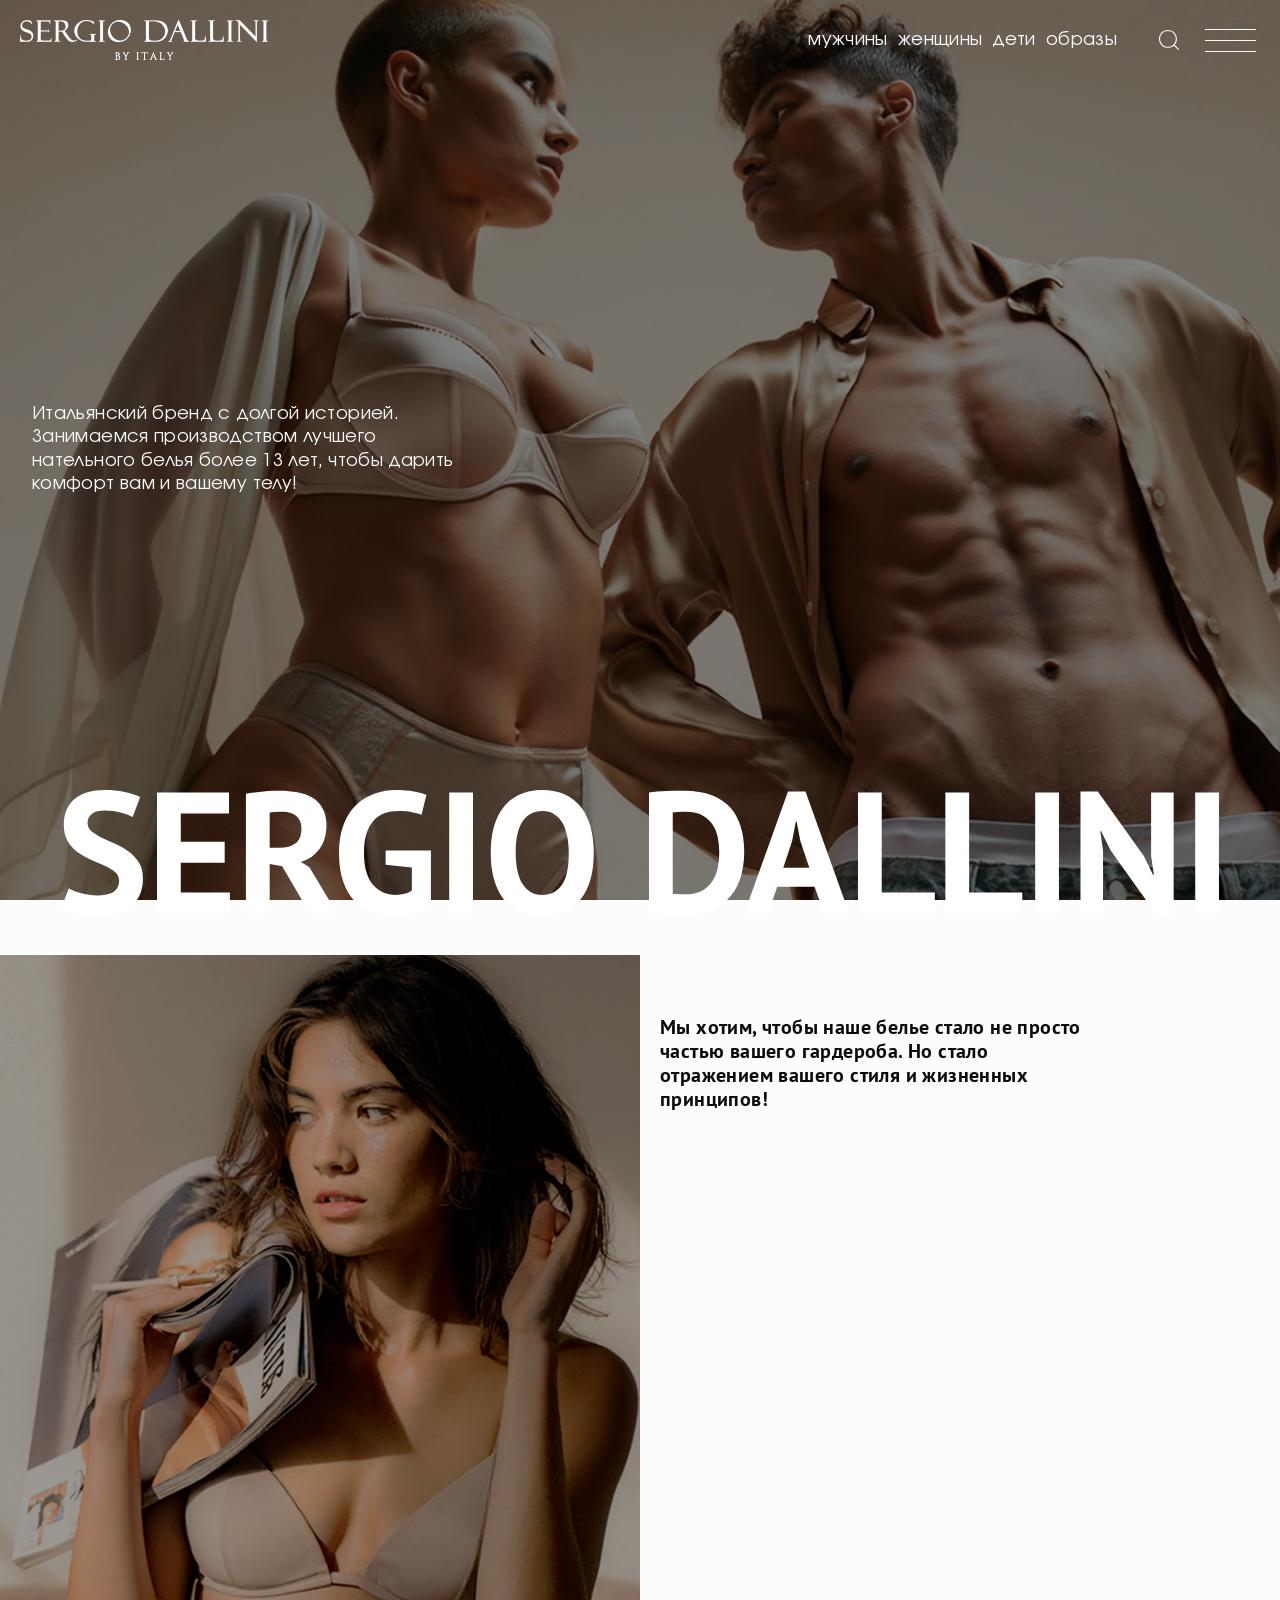
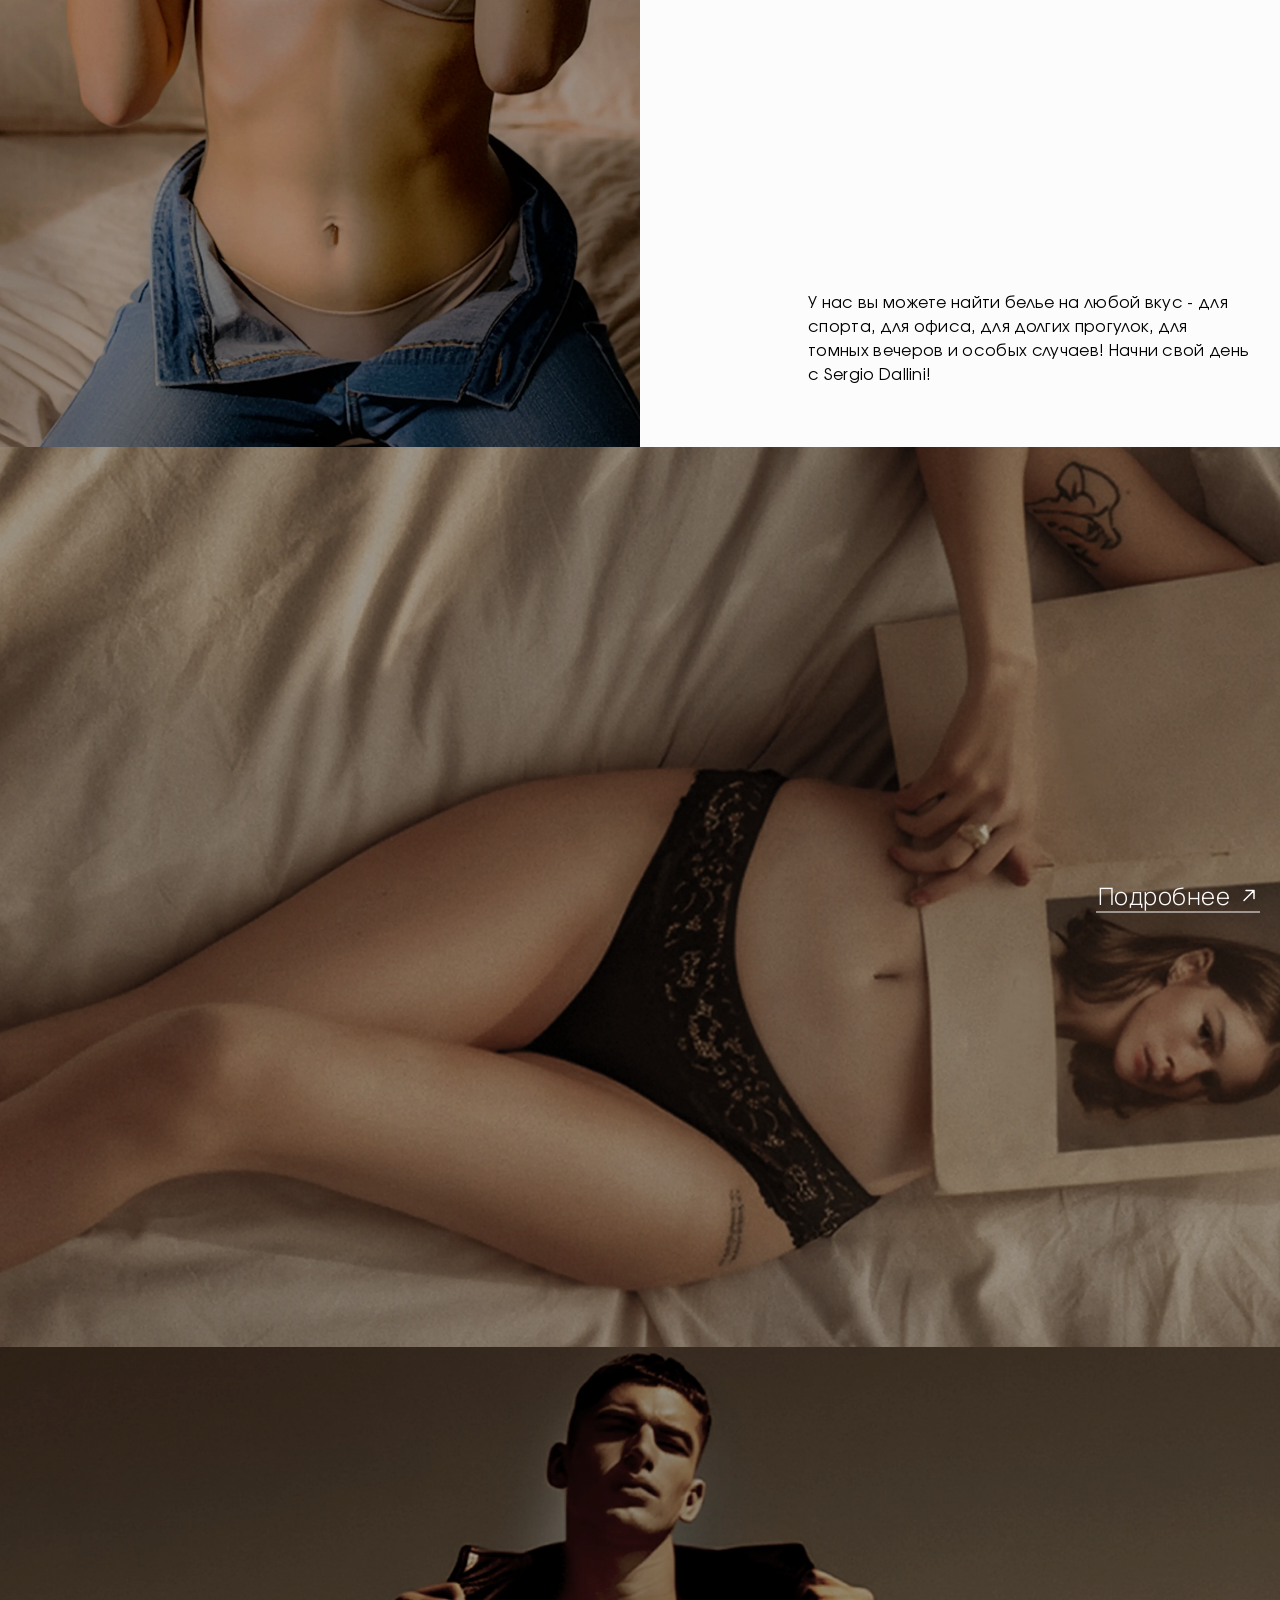
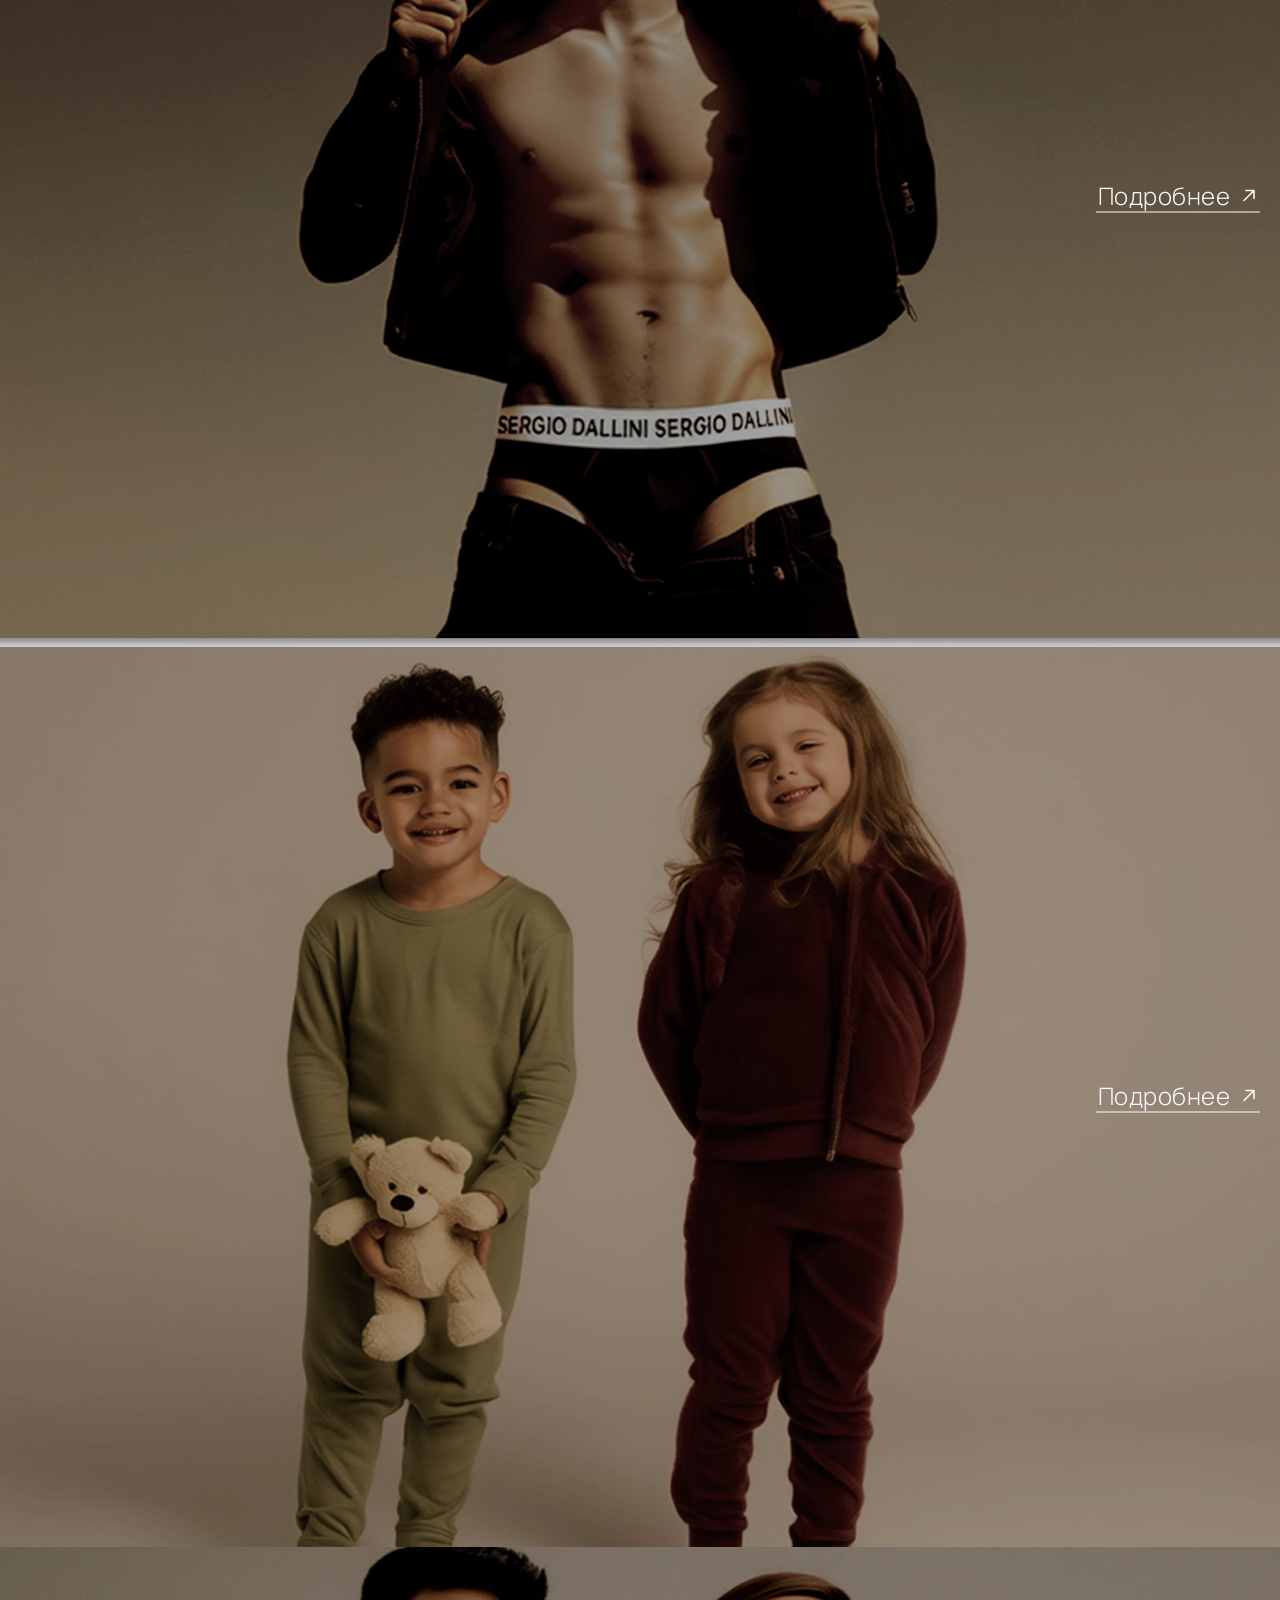
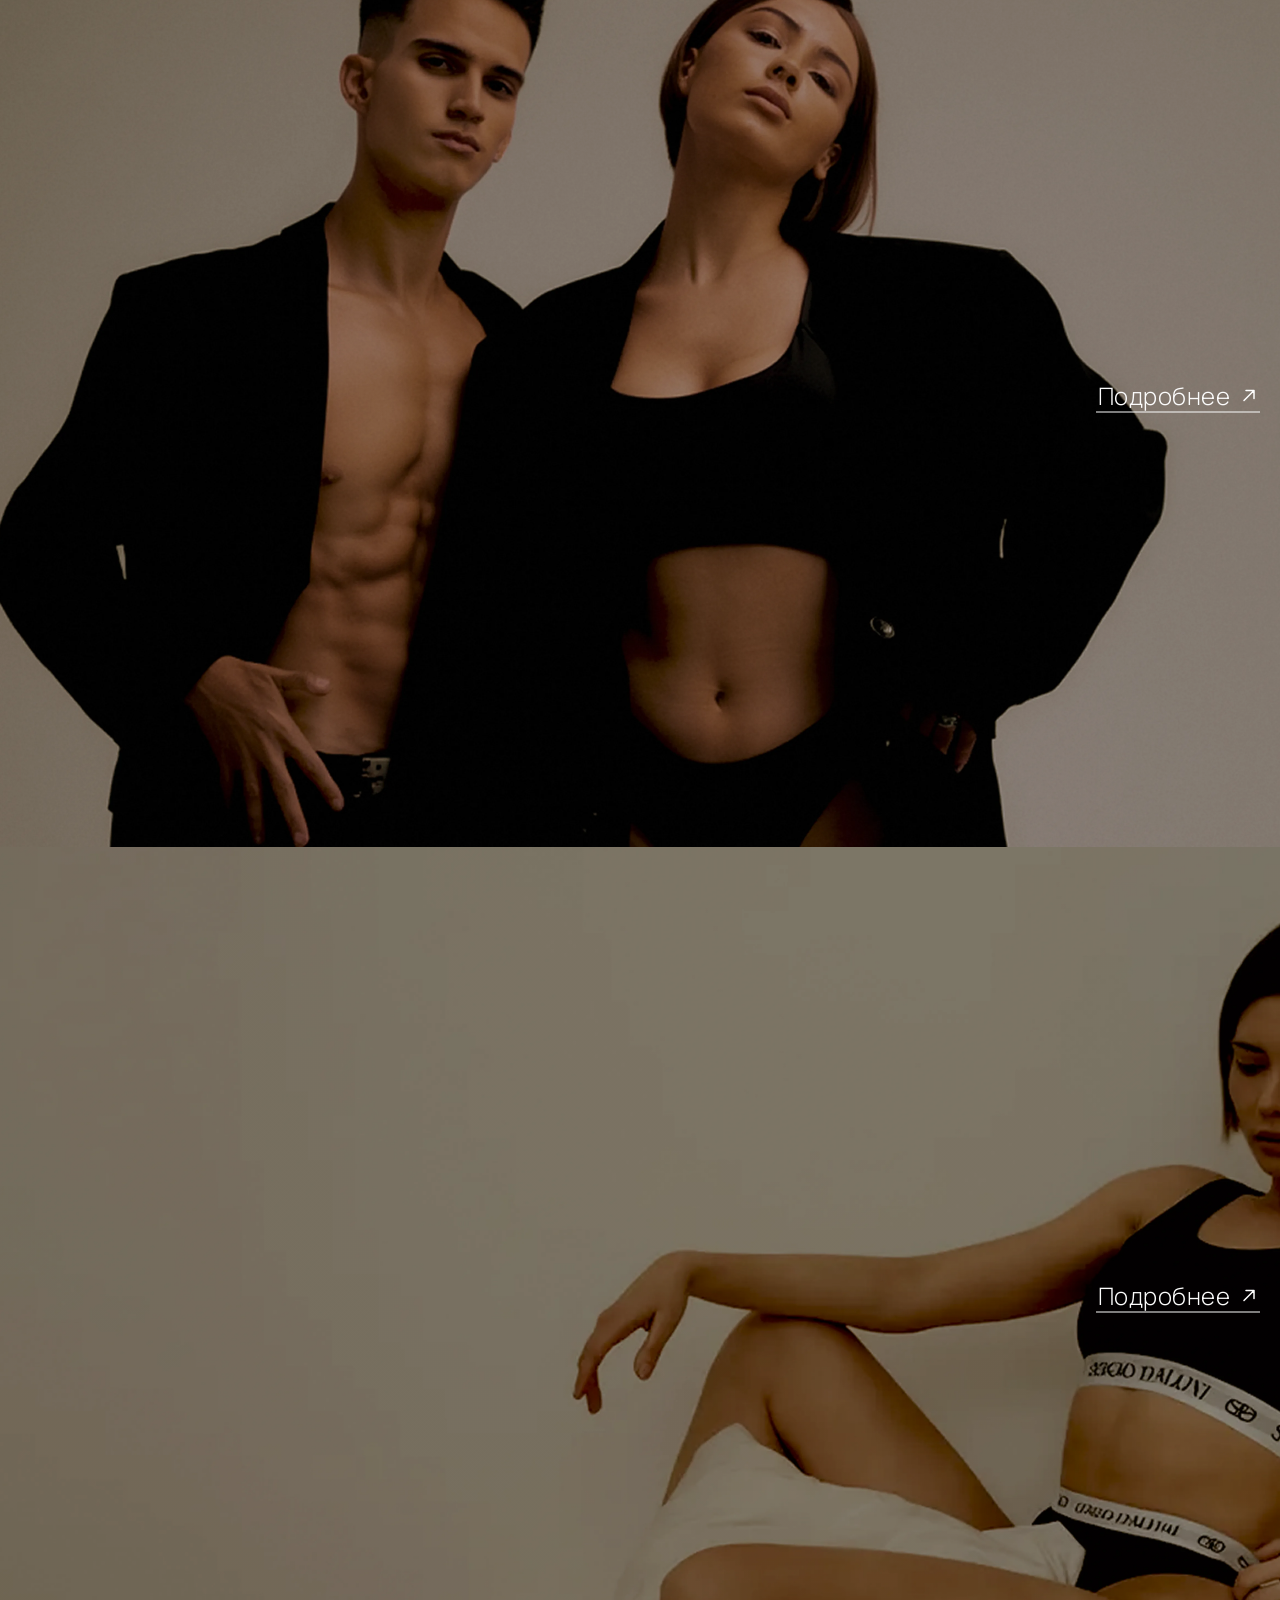
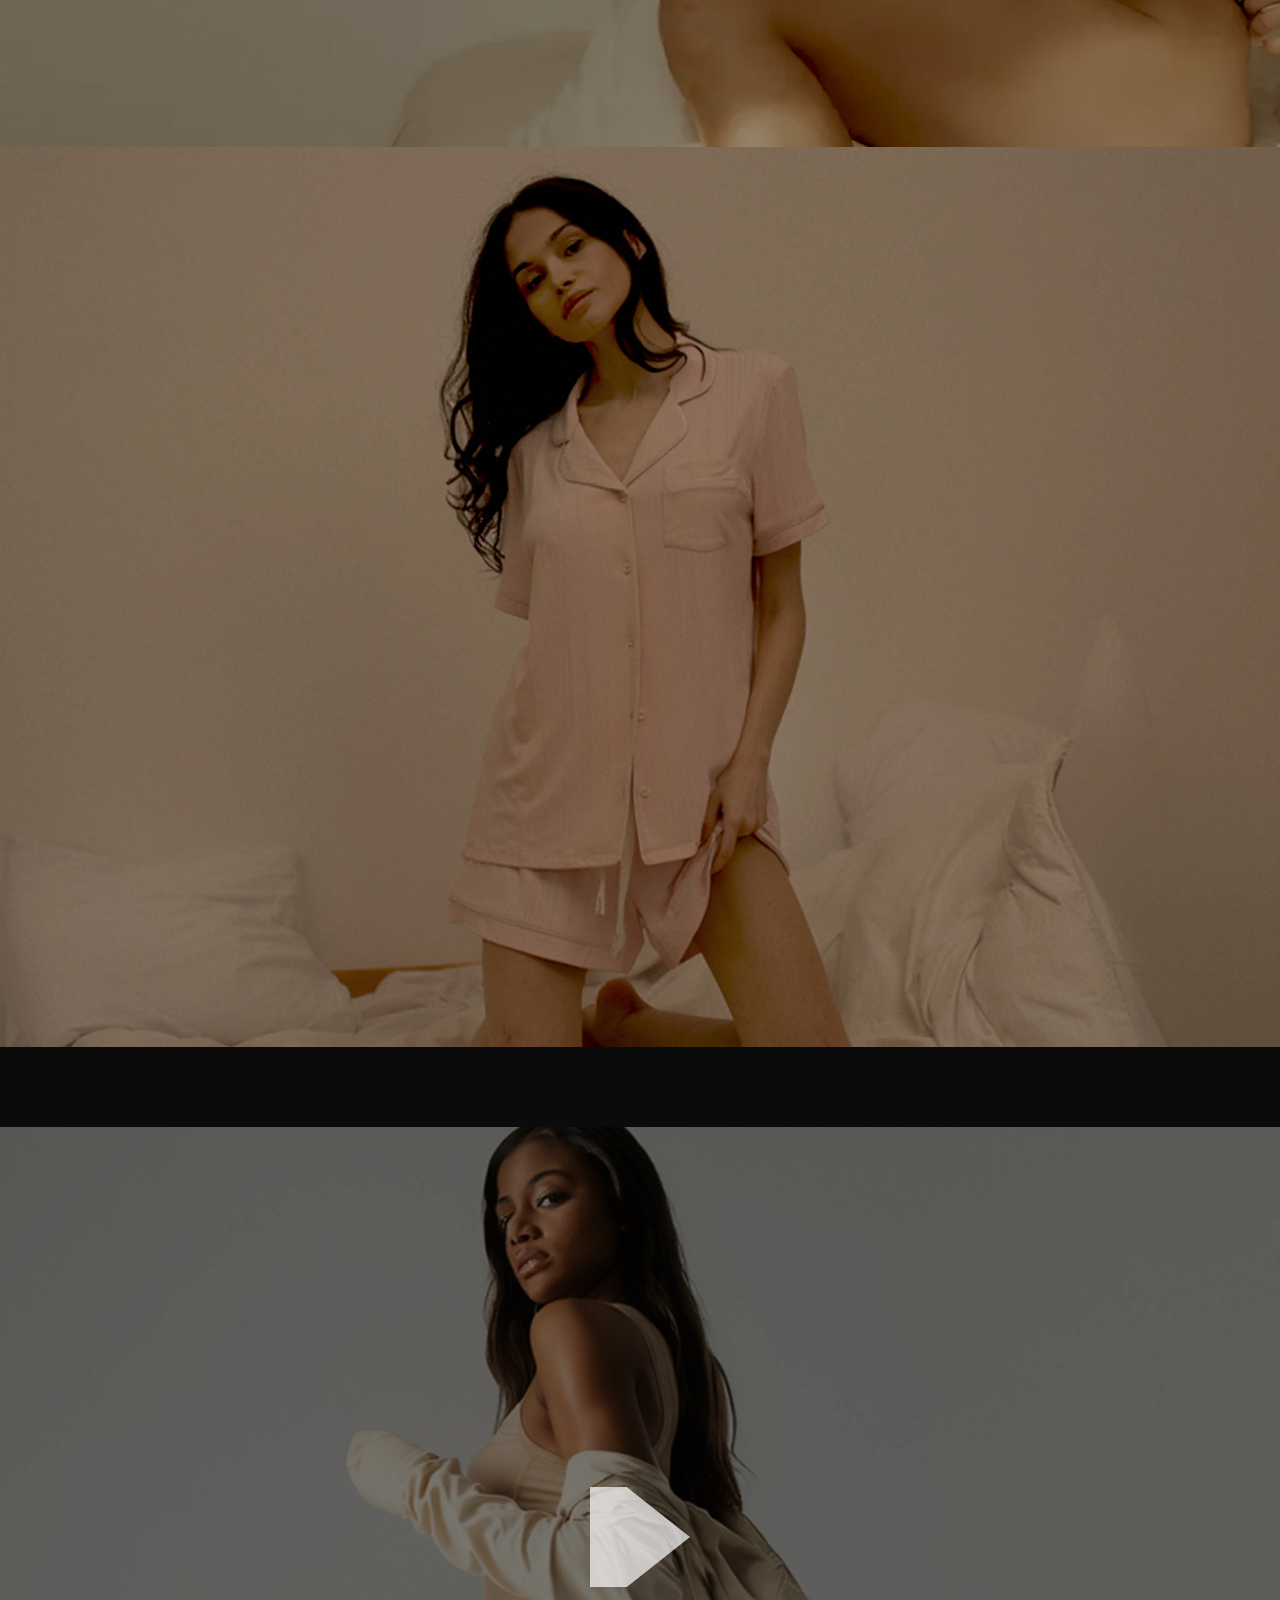
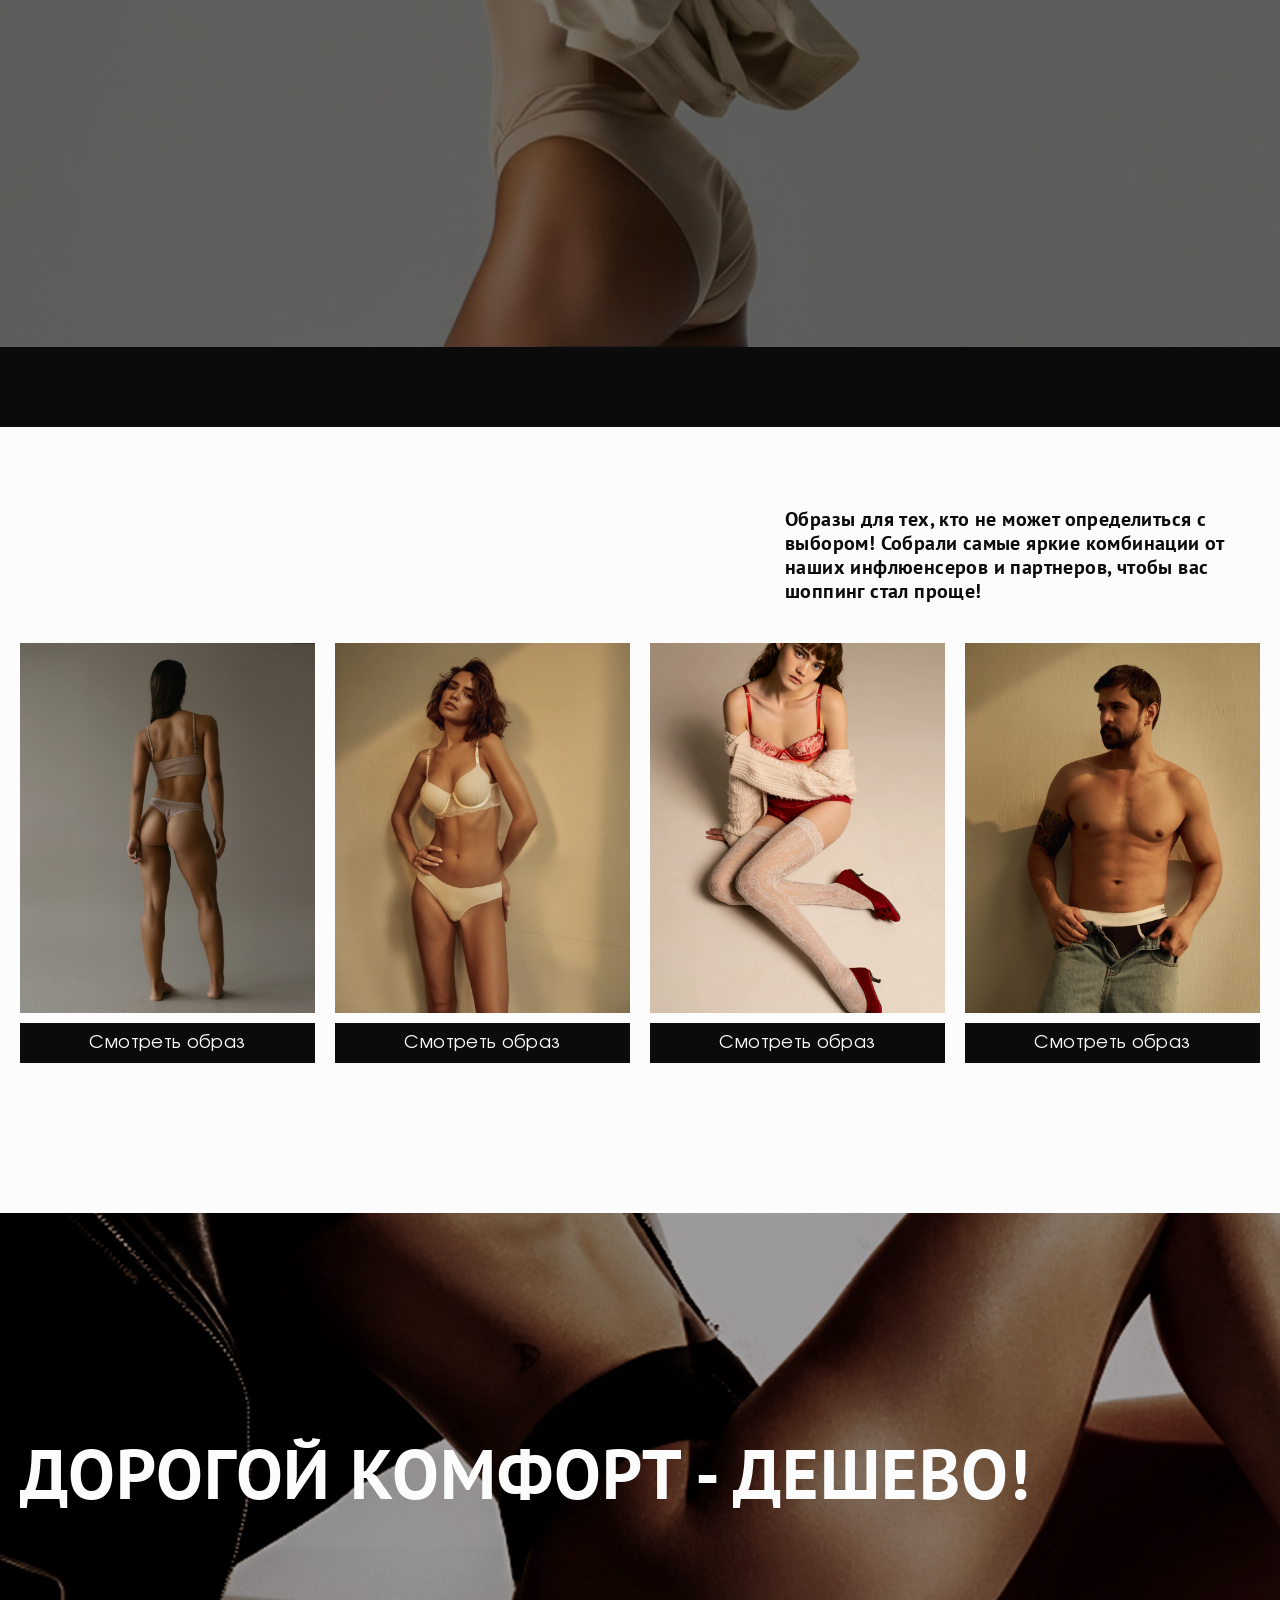
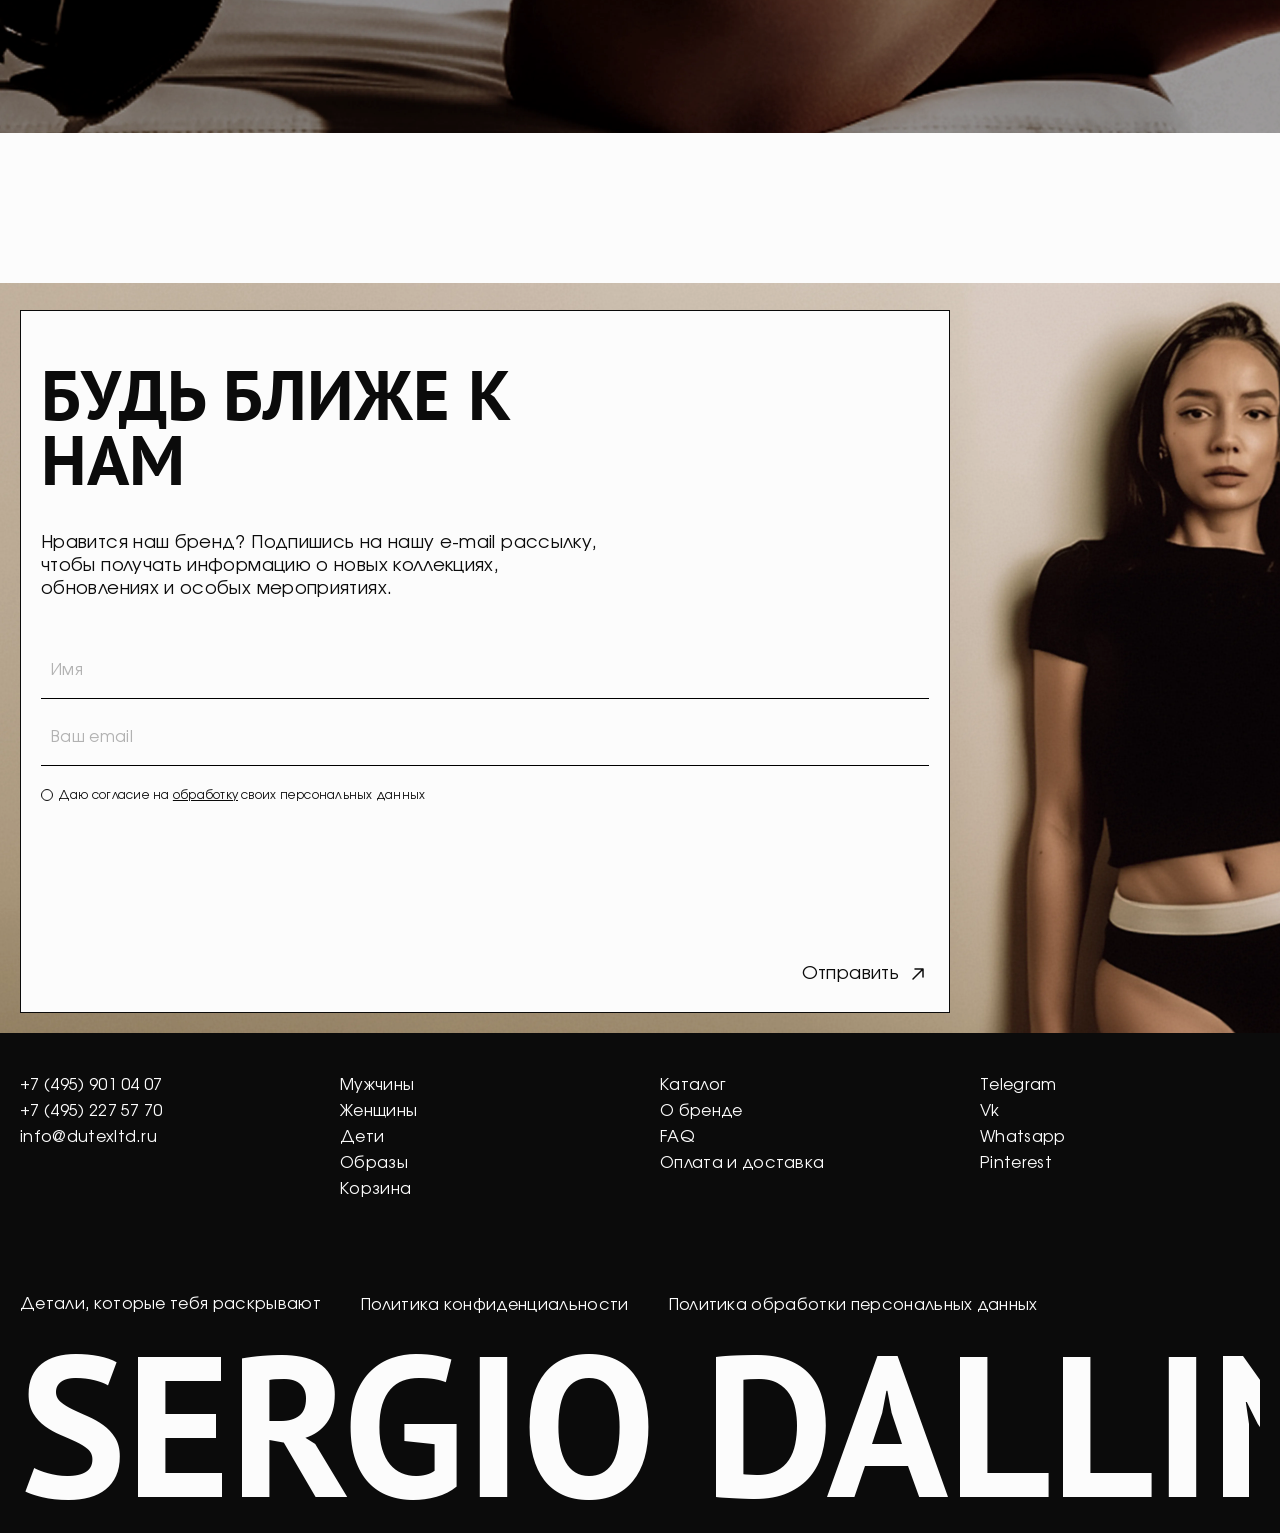
==== commit 991942a3: "newVideo" ====
--- a/index.html
+++ b/index.html
@@ -144,7 +144,7 @@
         <section class="video-section" id="video-section">
             <div class="video-section__overlay" id="video-overlay"></div>
             <video class="video-section__bg" id="brand-video" poster="images/img4.webp" preload="metadata" playsinline>
-                <source src="images/Запись_встречи_02_03_2026_15_40_09_запись.webm" type="video/webm">
+                <source src="images/brand-video.mp4" type="video/mp4">
             </video>
             <div class="video-section__bar video-section__bar--top"></div>
             <div class="video-section__bar video-section__bar--bottom"></div>
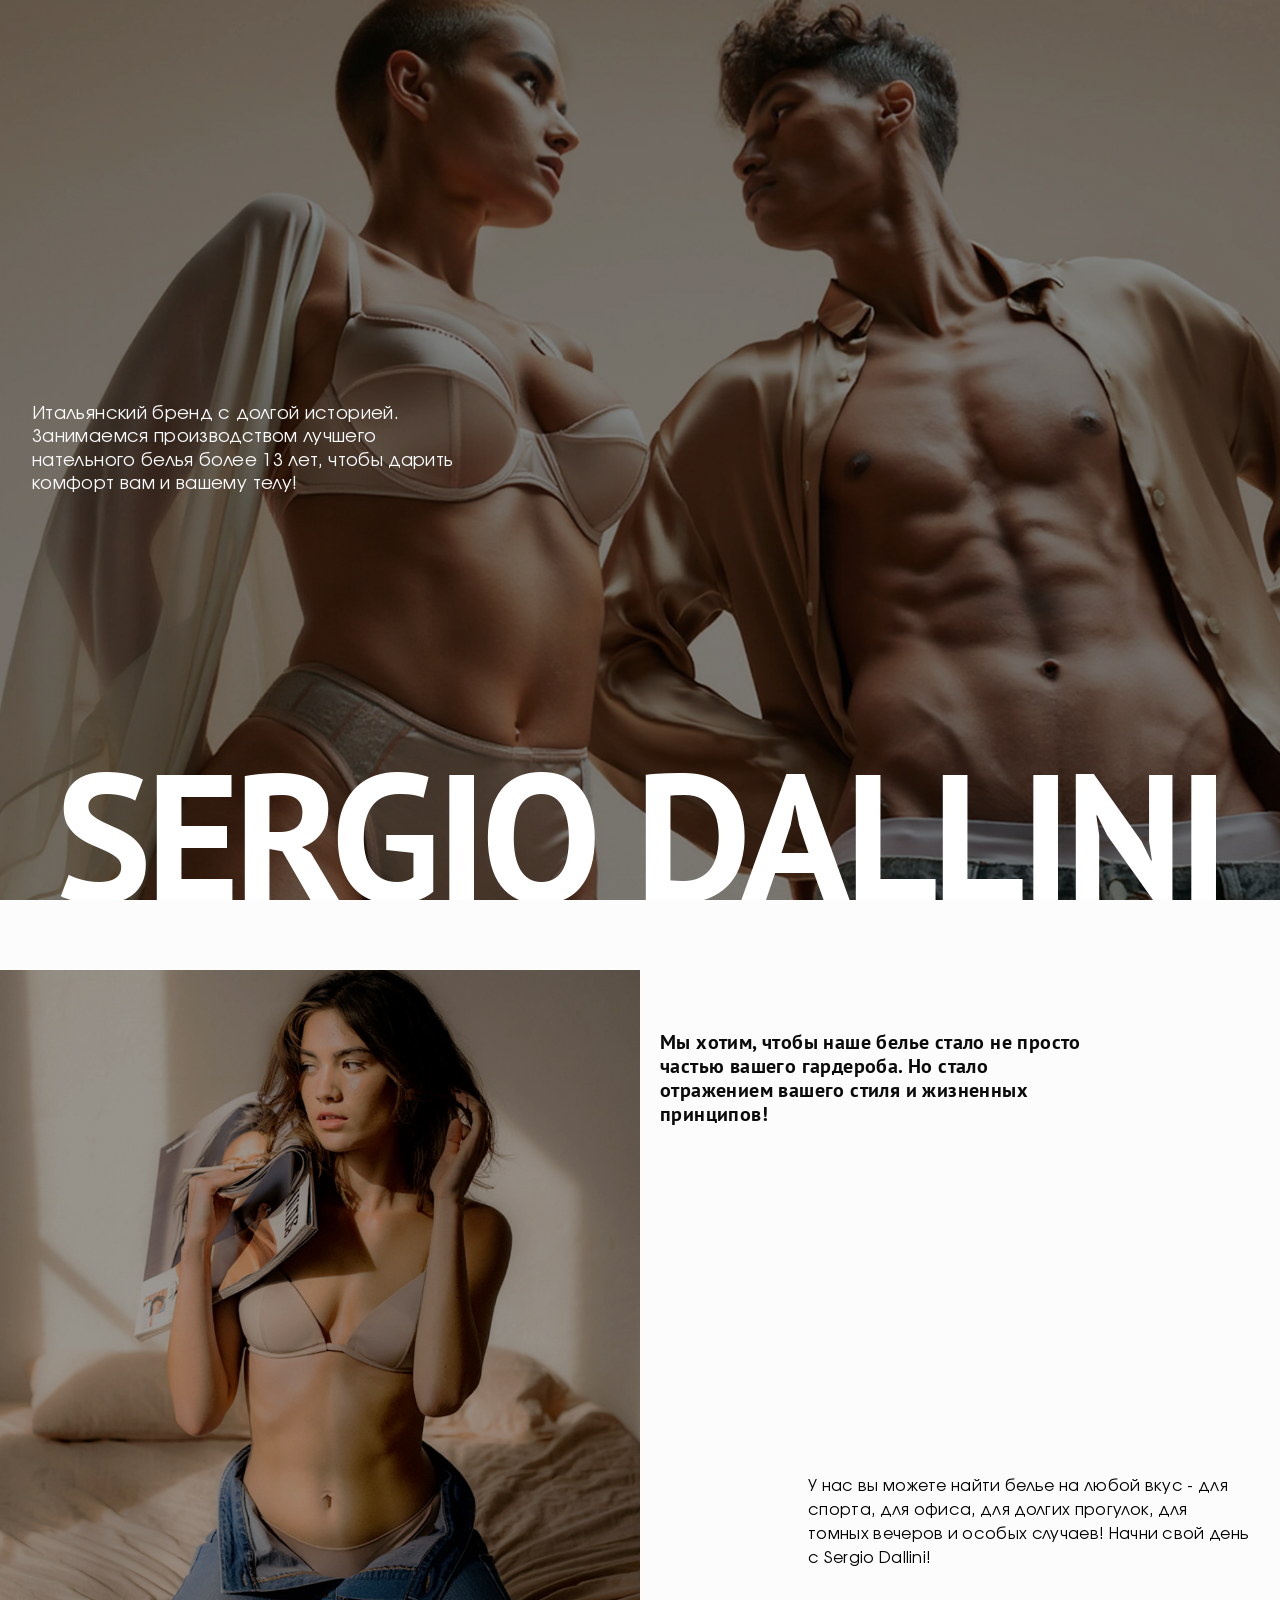
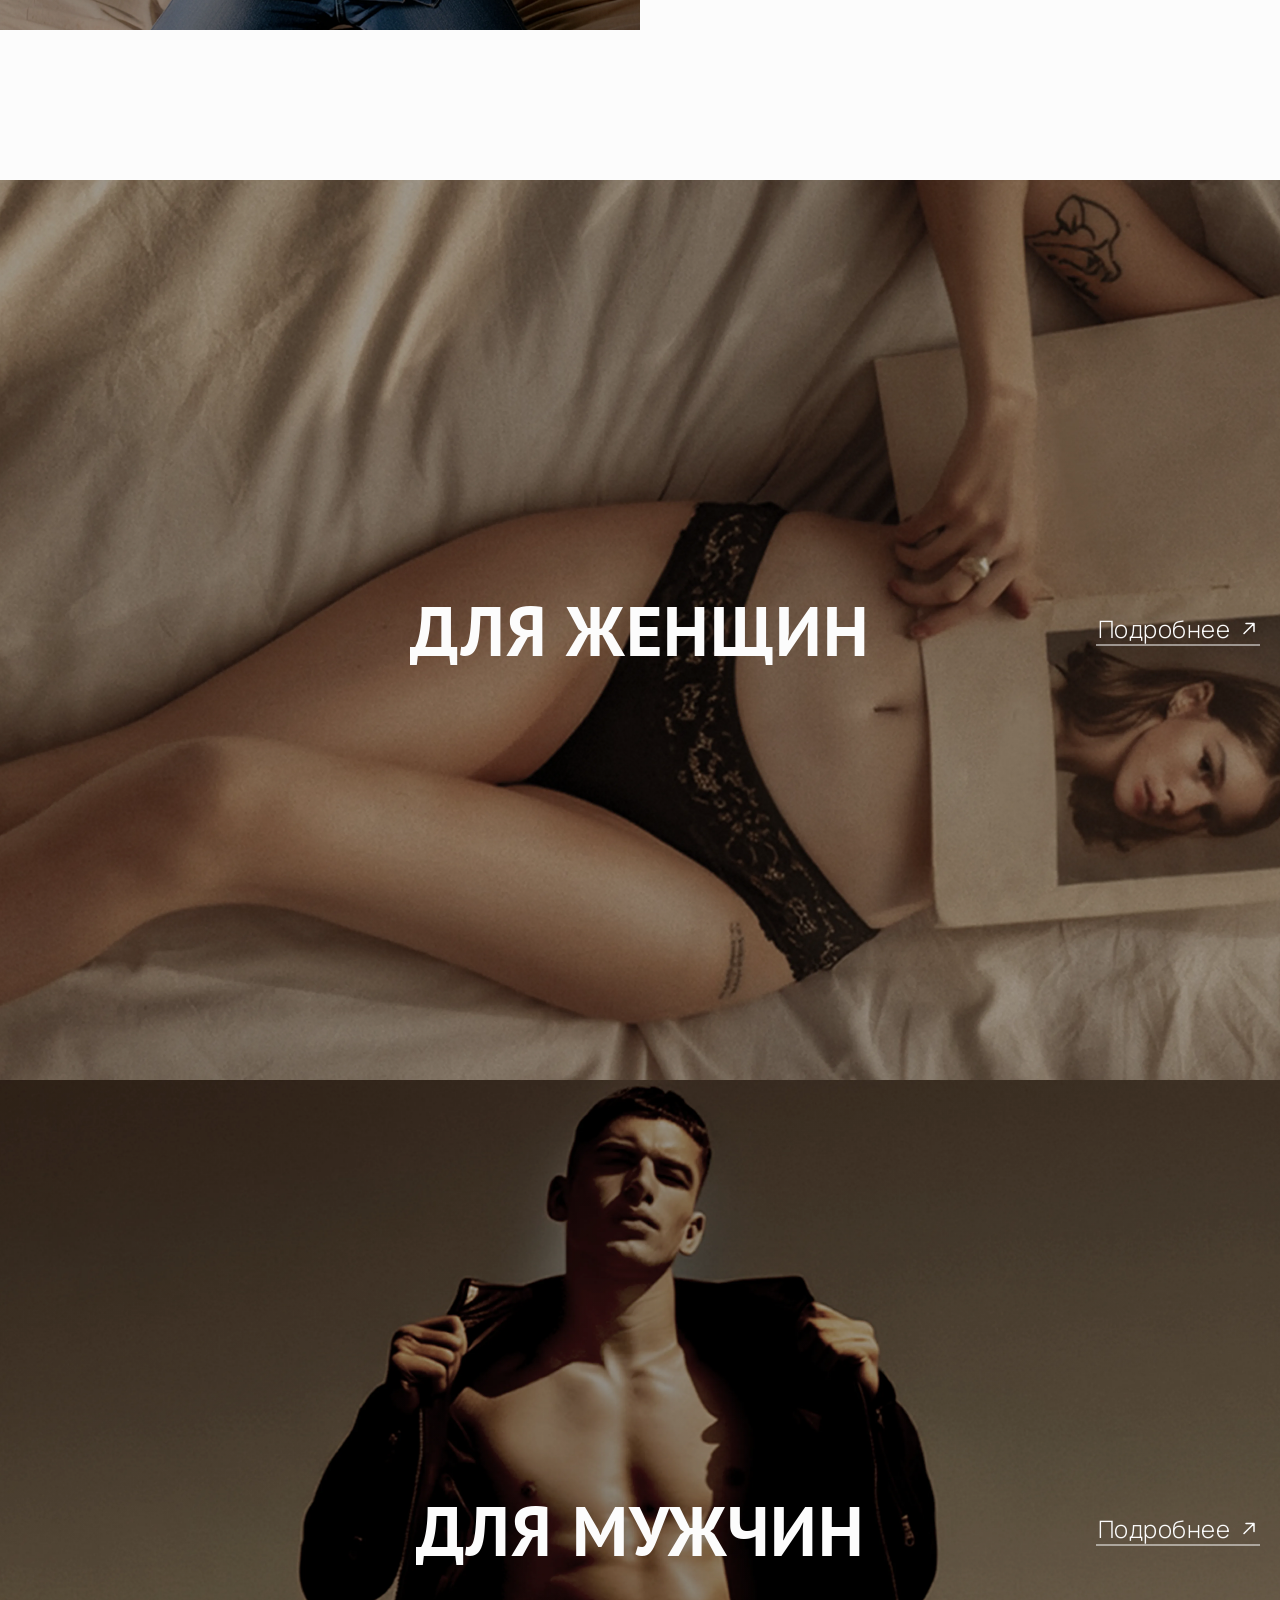
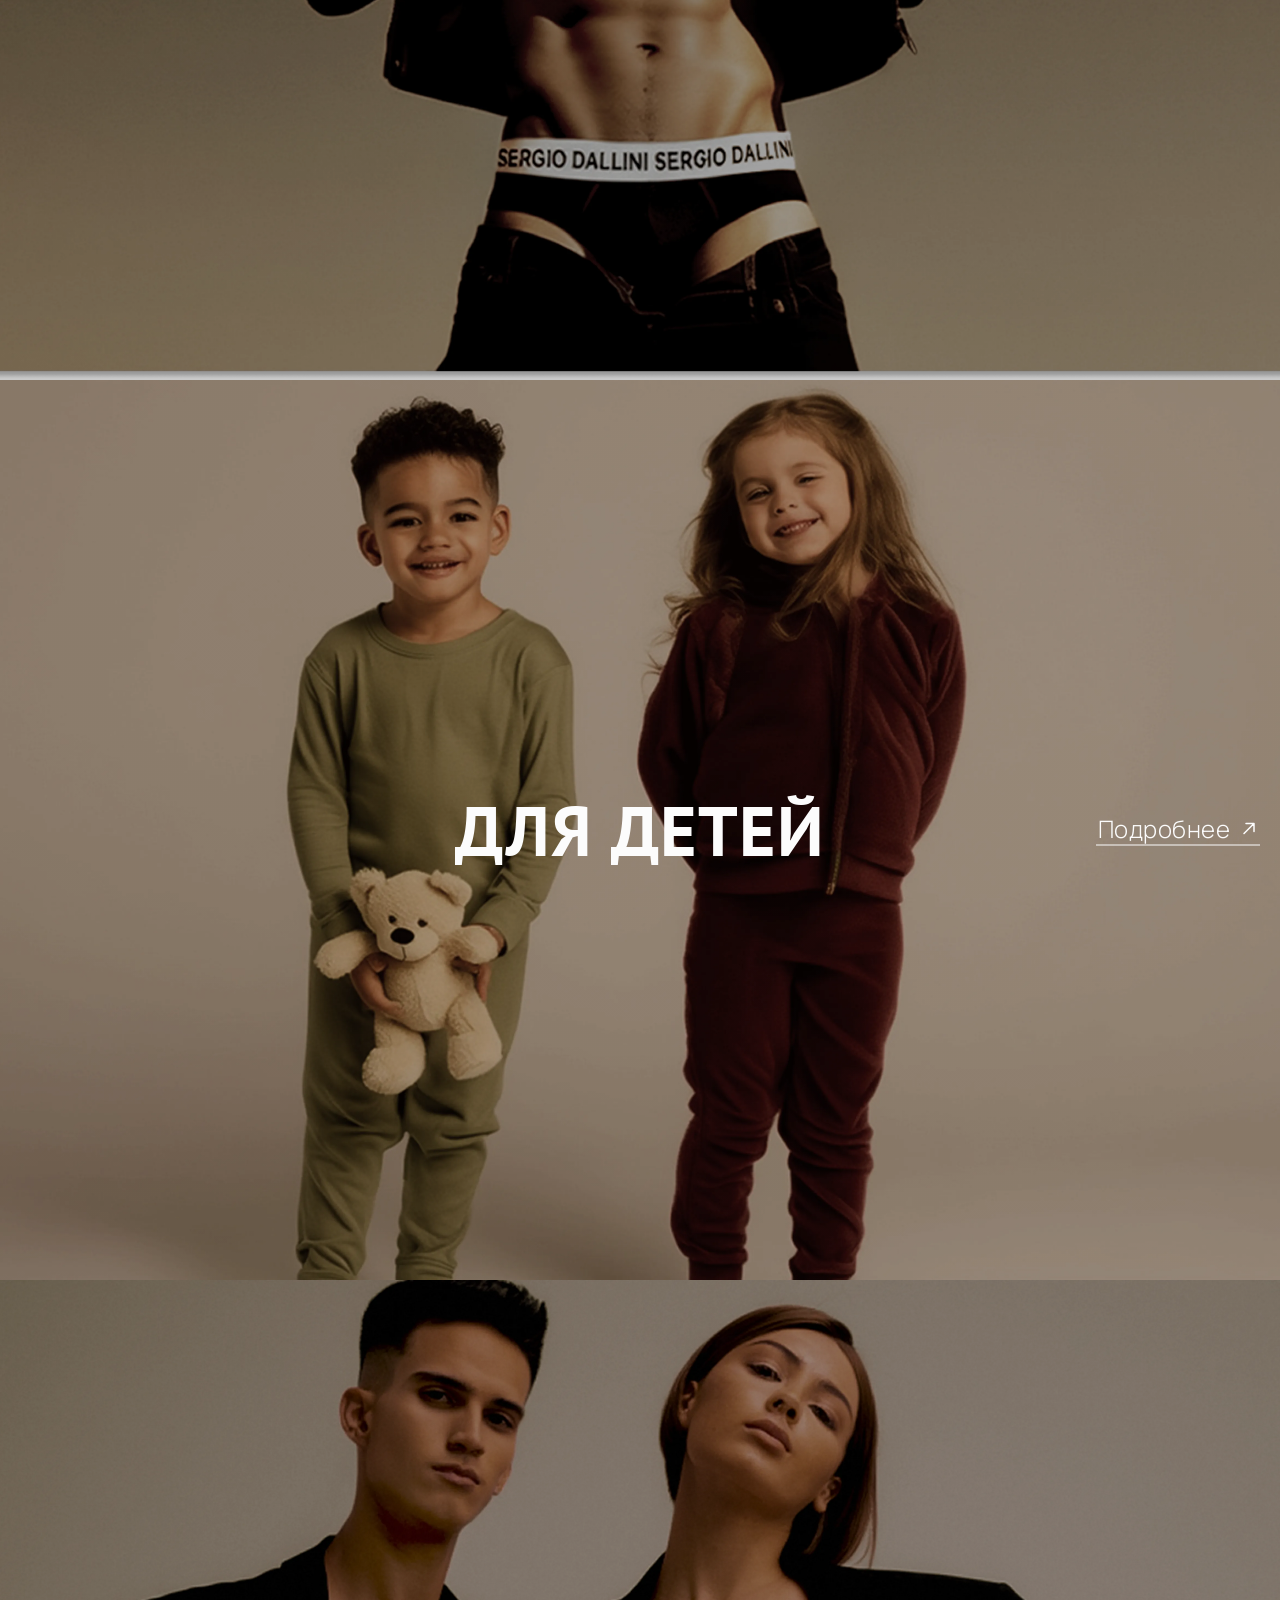
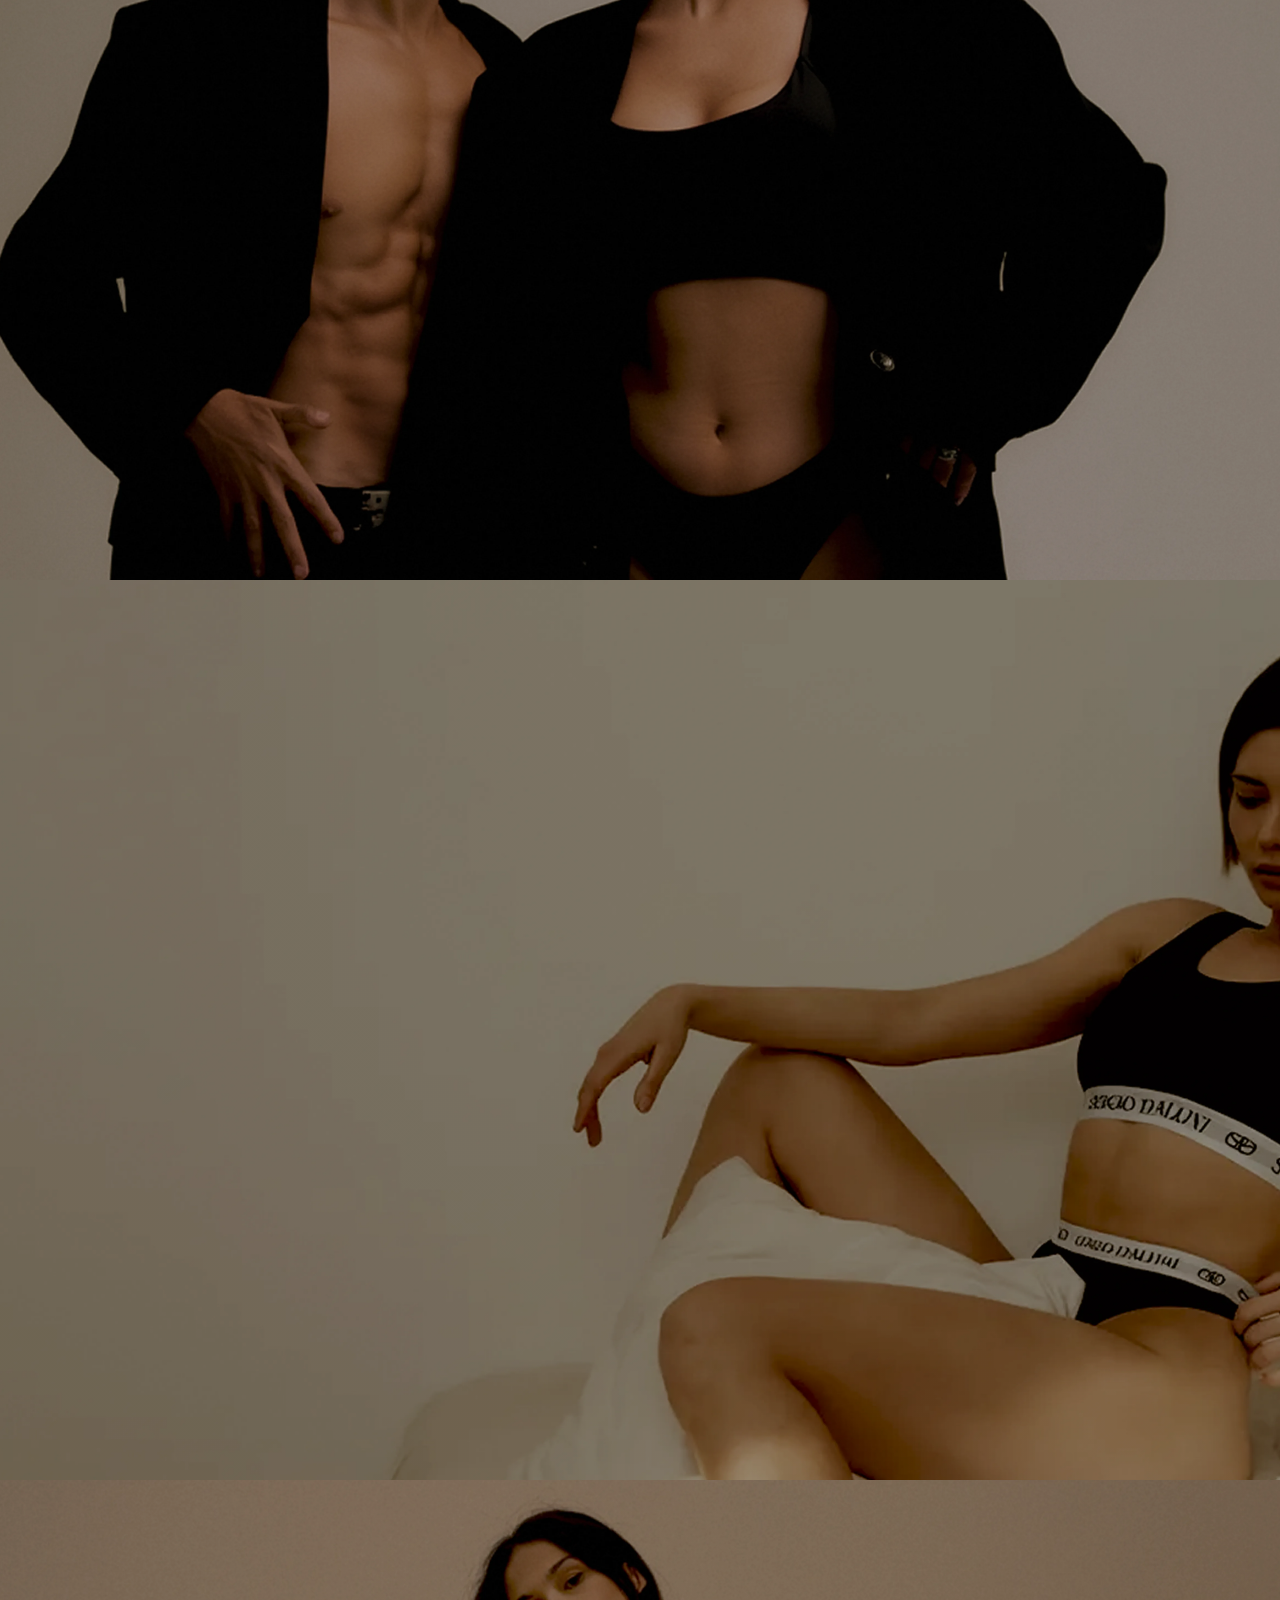
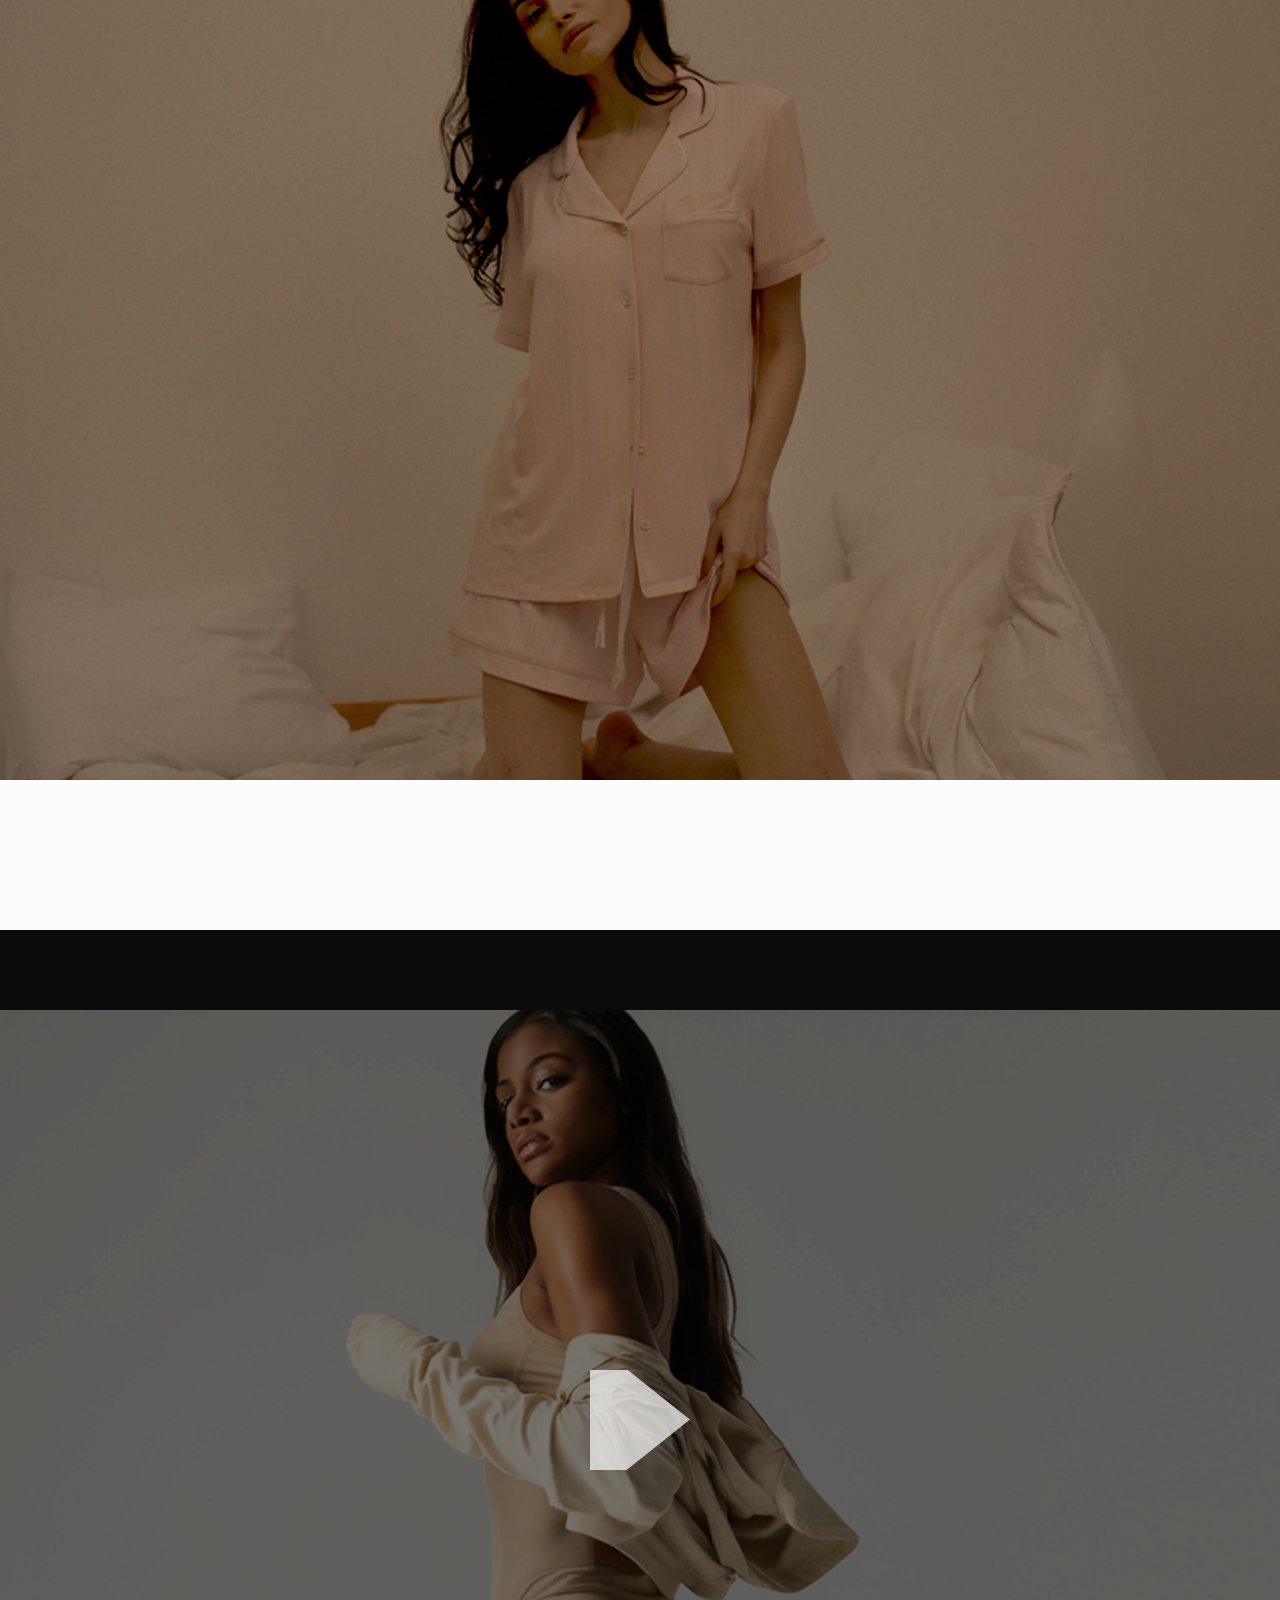
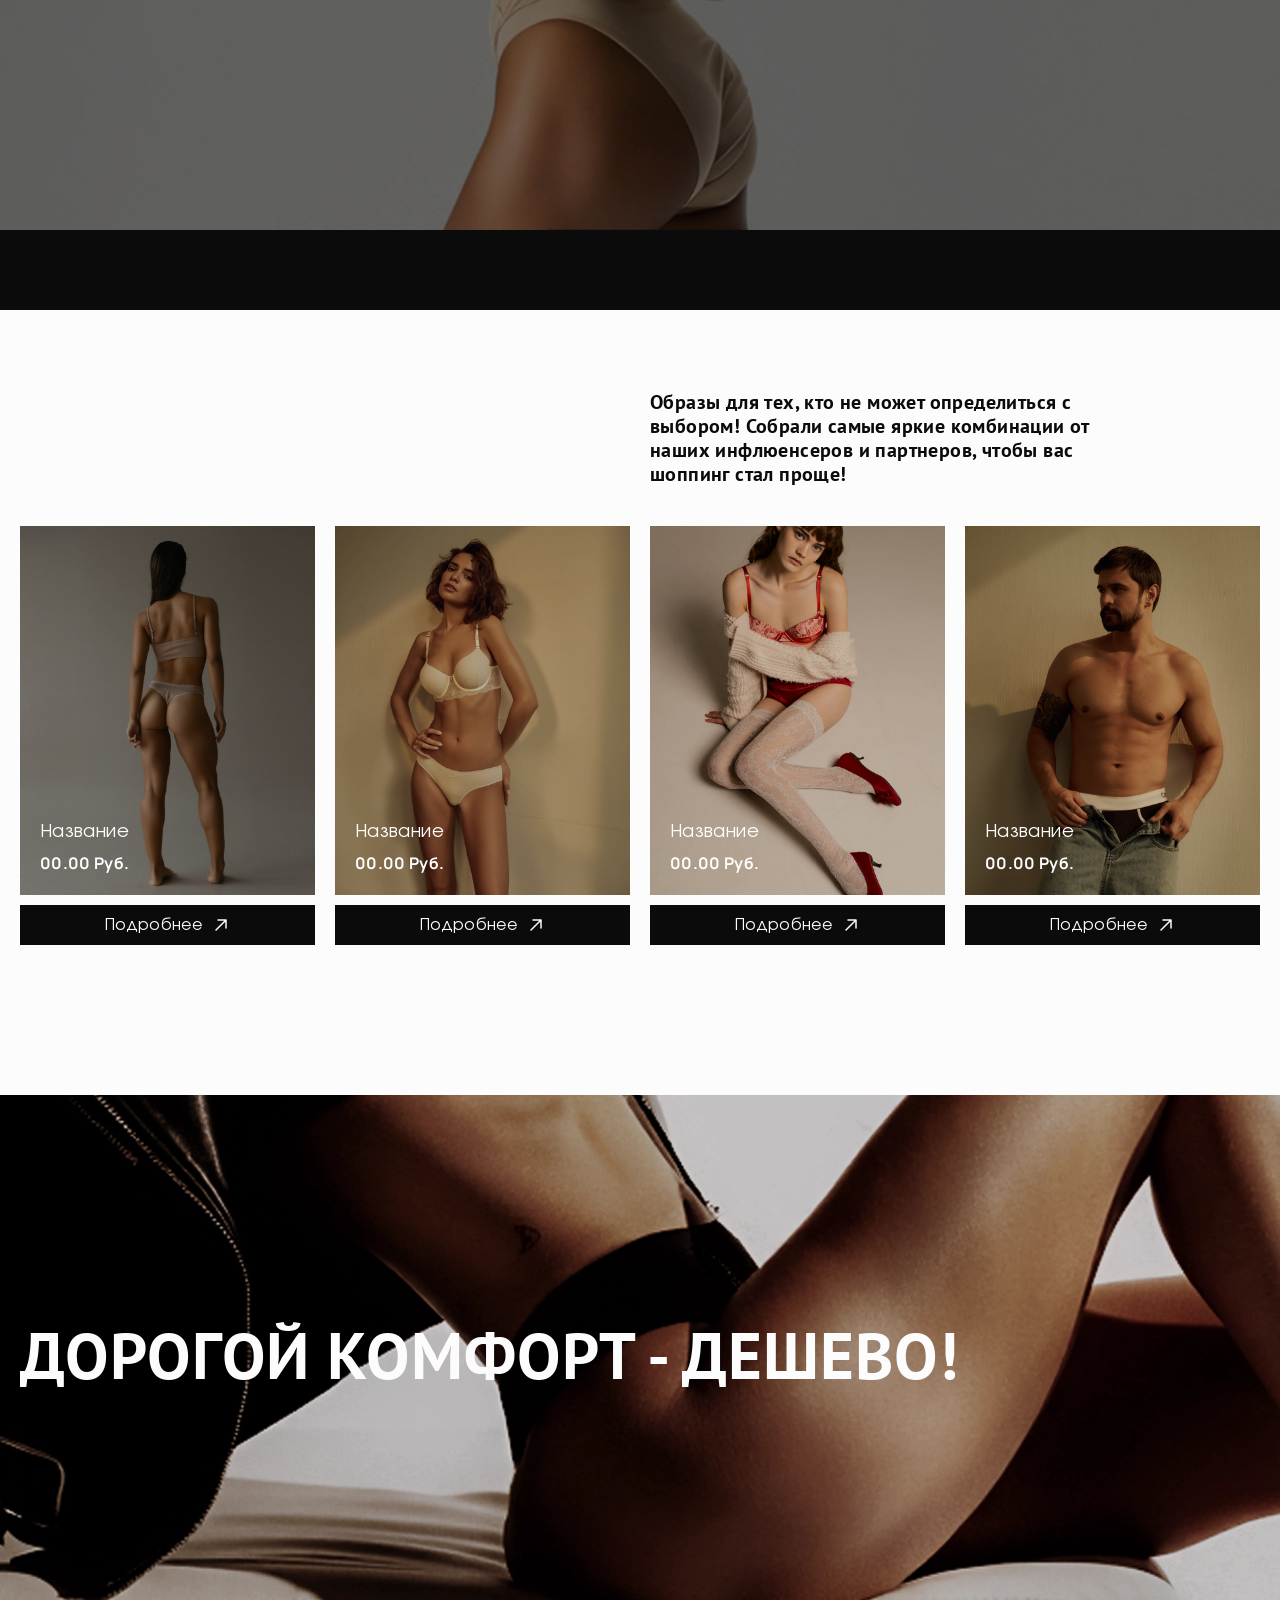
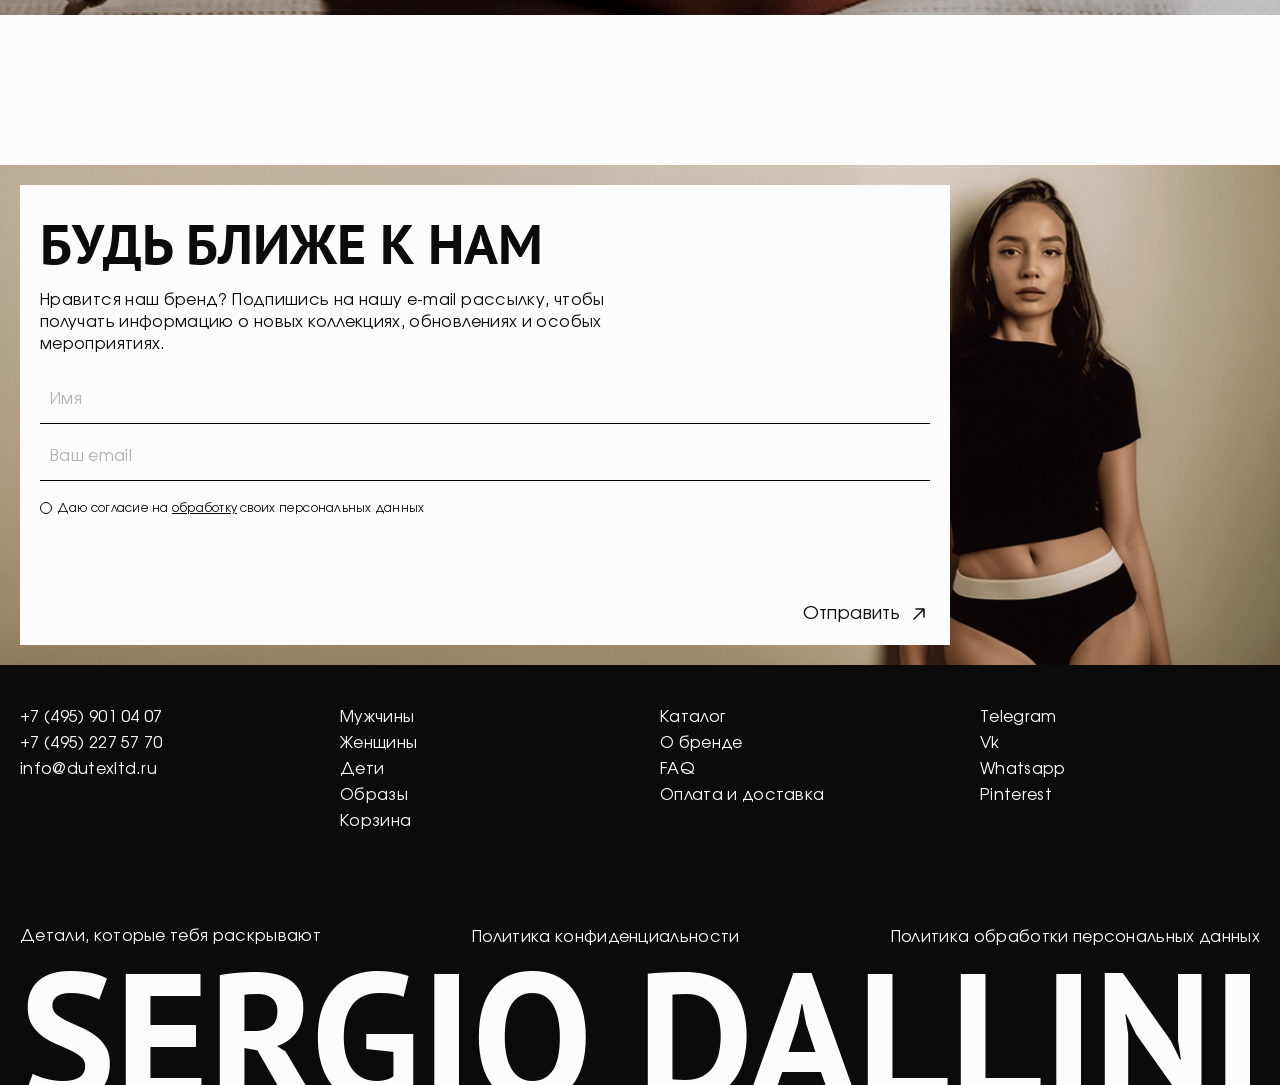
==== commit 9ed323ee: "chnages" ====
--- a/index.html
+++ b/index.html
@@ -14,6 +14,7 @@
         rel="stylesheet">
     <link rel="stylesheet" href="https://cdn.jsdelivr.net/npm/swiper@11/swiper-bundle.min.css">
     <link rel="stylesheet" href="css/style.css">
+    <link rel="stylesheet" href="css/cart-popup.css">
 </head>
 
 <body>
@@ -27,19 +28,20 @@
         <!-- ===== HERO SECTION ===== -->
         <section class="hero" id="hero">
             <div class="hero__overlay">
-                <img src="svg/sergio-dallini-hero.svg" alt="Sergio Dallini" class="hero__overlay-logo">
+
             </div>
             <img src="images/img1.webp" alt="Sergio Dallini — итальянское нательное белье" class="hero__bg">
             <div class="hero__content">
                 <p class="hero__subtitle">Итальянский бренд с долгой историей. Занимаемся производством лучшего
                     нательного белья более 13 лет, чтобы дарить комфорт вам и вашему телу!</p>
             </div>
+            <div class="brand-strip" id="brand-strip">
+                <h1 class="brand-strip__title">SERGIO DALLINI</h1>
+            </div>
         </section>
 
         <!-- ===== WHITE BANNER STRIP ===== -->
-        <div class="brand-strip" id="brand-strip">
-            <img src="svg/brand-strip.svg" alt="Sergio Dallini" class="brand-strip__logo">
-        </div>
+
 
         <!-- ===== ABOUT SECTION ===== -->
         <section class="about" id="about">
@@ -65,8 +67,8 @@
                 <img src="images/img3.webp" alt="Коллекция для женщин" class="category-banner__bg">
                 <div class="category-banner__content">
                     <h2 class="category-banner__title cb-reveal">для женщин</h2>
-                    <a href="#" class="btn btn--outline-light btn--with-icon cb-reveal cb-reveal--delay"
-                        id="women-details-btn">
+                    <a href="magazin_women.html"
+                        class="btn btn--outline-light btn--with-icon cb-reveal cb-reveal--delay" id="women-details-btn">
                         <span>Подробнее</span>
                         <img src="svg/arrow-up-right-light.svg" alt="" width="18" height="18">
                     </a>
@@ -78,7 +80,7 @@
                 <img src="images/for_men_img.webp" alt="Коллекция для мужчин" class="category-banner__bg">
                 <div class="category-banner__content">
                     <h2 class="category-banner__title cb-reveal">для мужчин</h2>
-                    <a href="#" class="btn btn--outline-light btn--with-icon cb-reveal cb-reveal--delay"
+                    <a href="magazin_men.html" class="btn btn--outline-light btn--with-icon cb-reveal cb-reveal--delay"
                         id="men-details-btn">
                         <span>Подробнее</span>
                         <img src="svg/arrow-up-right-light.svg" alt="" width="18" height="18">
@@ -91,7 +93,8 @@
                 <img src="images/for_child.webp" alt="Коллекция для детей" class="category-banner__bg">
                 <div class="category-banner__content">
                     <h2 class="category-banner__title cb-reveal">для детей</h2>
-                    <a href="#" class="btn btn--outline-light btn--with-icon cb-reveal cb-reveal--delay"
+                    <a href="magazin_child.html"
+                        class="btn btn--outline-light btn--with-icon cb-reveal cb-reveal--delay"
                         id="children-details-btn">
                         <span>Подробнее</span>
                         <img src="svg/arrow-up-right-light.svg" alt="" width="18" height="18">
@@ -104,7 +107,7 @@
                 <img src="images/popular_examples.webp" alt="Популярные образы" class="category-banner__bg">
                 <div class="category-banner__content">
                     <h2 class="category-banner__title cb-reveal">популярные образы</h2>
-                    <a href="#" class="btn btn--outline-light btn--with-icon cb-reveal cb-reveal--delay"
+                    <a href="obrazi.html" class="btn btn--outline-light btn--with-icon cb-reveal cb-reveal--delay"
                         id="looks-details-btn">
                         <span>Подробнее</span>
                         <img src="svg/arrow-up-right-light.svg" alt="" width="18" height="18">
@@ -117,7 +120,7 @@
                 <img src="images/news.webp" alt="Новинки" class="category-banner__bg">
                 <div class="category-banner__content">
                     <h2 class="category-banner__title cb-reveal">новинки</h2>
-                    <a href="#" class="btn btn--outline-light btn--with-icon cb-reveal cb-reveal--delay"
+                    <a href="magazin.html" class="btn btn--outline-light btn--with-icon cb-reveal cb-reveal--delay"
                         id="news-details-btn">
                         <span>Подробнее</span>
                         <img src="svg/arrow-up-right-light.svg" alt="" width="18" height="18">
@@ -130,7 +133,7 @@
                 <img src="images/sale.webp" alt="Sale" class="category-banner__bg">
                 <div class="category-banner__content">
                     <h2 class="category-banner__title cb-reveal">sale</h2>
-                    <a href="#" class="btn btn--outline-light btn--with-icon cb-reveal cb-reveal--delay"
+                    <a href="magazin.html" class="btn btn--outline-light btn--with-icon cb-reveal cb-reveal--delay"
                         id="sale-details-btn">
                         <span>Подробнее</span>
                         <img src="svg/arrow-up-right-light.svg" alt="" width="18" height="18">
@@ -171,31 +174,62 @@
                                     <span class="look-card__price">00.00 Руб.</span>
                                 </div>
                             </div>
-                            <button class="btn btn--solid-dark btn--full" id="look-btn-1">Смотреть образ</button>
+                            <a href="obrazi_single.html" class="btn btn--solid-dark btn--full btn--with-icon"
+                                id="look-btn-1">
+                                <span>Подробнее</span>
+                                <img src="svg/arrow-up-right-light.svg" alt="" width="18" height="18">
+                            </a>
                         </div>
                     </div>
                     <div class="swiper-slide">
                         <div class="look-card" id="look-card-2">
                             <div class="look-card__image-wrapper">
                                 <img src="images/img6.webp" alt="Образ 2" class="look-card__image">
+                                <div class="look-card__overlay"></div>
+                                <div class="look-card__info">
+                                    <span class="look-card__name">Название</span>
+                                    <span class="look-card__price">00.00 Руб.</span>
+                                </div>
                             </div>
-                            <button class="btn btn--solid-dark btn--full" id="look-btn-2">Смотреть образ</button>
+                            <a href="obrazi_single.html" class="btn btn--solid-dark btn--full btn--with-icon"
+                                id="look-btn-2">
+                                <span>Подробнее</span>
+                                <img src="svg/arrow-up-right-light.svg" alt="" width="18" height="18">
+                            </a>
                         </div>
                     </div>
                     <div class="swiper-slide">
                         <div class="look-card" id="look-card-3">
                             <div class="look-card__image-wrapper">
                                 <img src="images/img7.webp" alt="Образ 3" class="look-card__image">
+                                <div class="look-card__overlay"></div>
+                                <div class="look-card__info">
+                                    <span class="look-card__name">Название</span>
+                                    <span class="look-card__price">00.00 Руб.</span>
+                                </div>
                             </div>
-                            <button class="btn btn--solid-dark btn--full" id="look-btn-3">Смотреть образ</button>
+                            <a href="obrazi_single.html" class="btn btn--solid-dark btn--full btn--with-icon"
+                                id="look-btn-3">
+                                <span>Подробнее</span>
+                                <img src="svg/arrow-up-right-light.svg" alt="" width="18" height="18">
+                            </a>
                         </div>
                     </div>
                     <div class="swiper-slide">
                         <div class="look-card" id="look-card-4">
                             <div class="look-card__image-wrapper">
                                 <img src="images/img8.webp" alt="Образ 4" class="look-card__image">
+                                <div class="look-card__overlay"></div>
+                                <div class="look-card__info">
+                                    <span class="look-card__name">Название</span>
+                                    <span class="look-card__price">00.00 Руб.</span>
+                                </div>
                             </div>
-                            <button class="btn btn--solid-dark btn--full" id="look-btn-4">Смотреть образ</button>
+                            <a href="obrazi_single.html" class="btn btn--solid-dark btn--full btn--with-icon"
+                                id="look-btn-4">
+                                <span>Подробнее</span>
+                                <img src="svg/arrow-up-right-light.svg" alt="" width="18" height="18">
+                            </a>
                         </div>
                     </div>
                 </div>
@@ -206,8 +240,11 @@
 
         <!-- ===== PROMO BANNER ===== -->
         <section class="promo-banner" id="promo-banner">
-            <div class="promo-banner__overlay"></div>
-            <img src="images/img9.webp" alt="Дорогой комфорт — дешево!" class="promo-banner__bg">
+            <div class="promo-banner__overlay">
+                <img src="images/img9.webp" alt="Дорогой комфорт — дешево!" class="promo-banner__bg">
+                <img src="images/comfort_photo.webp" alt="Дорогой комфорт — дешево!" class="promo-banner__bg_mobile">
+            </div>
+
             <div class="promo-banner__content">
                 <h2 class="promo-banner__title">Дорогой комфорт - дешево!</h2>
             </div>
@@ -224,6 +261,7 @@
 
     <script src="js/header.js"></script>
     <script src="js/newsletter.js"></script>
+    <script src="js/cart-popup.js"></script>
     <script>
         // Video play/pause
         const brandVideo = document.getElementById('brand-video');
--- a/css/style.css
+++ b/css/style.css
@@ -107,12 +107,9 @@
 a {
   text-decoration: none;
   color: inherit;
-  transition: opacity var(--transition-base);
-}
-
-a:hover {
-  opacity: 0.7;
-}
+}
+
+
 
 ul {
   list-style: none;
@@ -156,6 +153,7 @@
   min-height: 700px;
   max-height: 1066px;
   overflow: hidden;
+  margin-bottom: 70px;
 }
 
 .hero__bg {
@@ -206,22 +204,30 @@
    BRAND STRIP
    ====================================================== */
 .brand-strip {
-  width: calc(100% - 42px);
-  margin: -149px auto 0;
+  width: 100%;
+  /* margin: -149px auto 0; */
   position: relative;
   z-index: 3;
-  height: 204px;
+  /* height: 204px; */
   display: flex;
   align-items: center;
   justify-content: center;
-  padding: 0 40px;
-}
-
-.brand-strip__logo {
-  width: 100%;
-  height: auto;
-  max-height: 100%;
-  object-fit: contain;
+  /* padding: 0 40px; */
+  position: absolute;
+  bottom: -55px;
+}
+
+.brand-strip__title {
+  display: block;
+  font-family: var(--font-heading);
+  font-size: 220px;
+  font-weight: 700;
+  line-height: 120%;
+  letter-spacing: -0.03em;
+  color: #fff;
+  text-transform: uppercase;
+  margin: 0;
+  text-align: center;
 }
 
 /* ======================================================
@@ -230,8 +236,11 @@
 .about {
   display: grid;
   grid-template-columns: 1fr 1fr;
-  min-height: 978px;
+  width: 100%;
+  /* height: 100vh; */
   position: relative;
+  overflow: hidden;
+  margin-bottom: 150px;
 }
 
 .about__image-wrapper {
@@ -269,7 +278,6 @@
   line-height: 24px;
   letter-spacing: 0.4px;
   max-width: 443px;
-  margin-bottom: 780px;
 }
 
 .about__text {
@@ -309,6 +317,7 @@
 /* --- Stacking wrapper --- */
 .category-stack {
   position: relative;
+  margin-bottom: 150px;
 }
 
 /* --- Each banner card --- */
@@ -333,12 +342,8 @@
   height: 100%;
   object-fit: cover;
   z-index: 0;
-  transition: transform 1.2s cubic-bezier(0.25, 0.46, 0.45, 0.94);
-}
-
-.category-banner--sticky:hover .category-banner__bg {
-  transform: scale(1.03);
-}
+}
+
 
 .category-banner__overlay {
   position: absolute;
@@ -454,7 +459,7 @@
 
 .video-section__play:hover {
   transform: translate(-50%, -50%) scale(1.15);
-  opacity: 0.85;
+  /* opacity: 0.85; */
 }
 
 /* ======================================================
@@ -462,12 +467,15 @@
    ====================================================== */
 .looks {
   padding: 80px var(--container-padding) 150px;
+  display: grid;
+  grid-template-columns: repeat(4, 1fr);
+  column-gap: 20px;
 }
 
 .looks__header {
-  grid-column: 1 / 4;
+  grid-column: 3 / -1;
   display: flex;
-  justify-content: flex-end;
+  justify-content: flex-start;
   margin-bottom: 40px;
 }
 
@@ -482,6 +490,7 @@
 }
 
 .looks__grid {
+  grid-column: 1 / -1;
   display: grid;
   grid-template-columns: repeat(4, 1fr);
   gap: 20px;
@@ -502,6 +511,7 @@
   display: flex;
   flex-direction: column;
   position: relative;
+  cursor: pointer;
 }
 
 .look-card__image-wrapper {
@@ -509,13 +519,20 @@
   width: 100%;
   aspect-ratio: 455 / 570;
   overflow: hidden;
-  background: #e5e5e5;
+  background: transparent;
+  -webkit-backface-visibility: hidden;
+  backface-visibility: hidden;
 }
 
 .look-card__image {
   width: 100%;
   height: 100%;
   object-fit: cover;
+  display: block;
+  transform: scale(1.01);
+  -webkit-backface-visibility: hidden;
+  backface-visibility: hidden;
+  will-change: transform;
   transition: transform var(--transition-slow);
 }
 
@@ -529,12 +546,12 @@
   background: linear-gradient(0deg,
       rgba(0, 0, 0, 0.2) 0%,
       rgba(0, 0, 0, 0.2) 100%);
-  opacity: 0;
+  opacity: 1;
   transition: opacity var(--transition-base);
 }
 
 .look-card:hover .look-card__overlay {
-  opacity: 1;
+  /* opacity: 1; */
 }
 
 .look-card__info {
@@ -544,15 +561,15 @@
   display: flex;
   flex-direction: column;
   gap: 5px;
-  opacity: 0;
-  transform: translateY(10px);
+  opacity: 1;
+  transform: translateY(0);
   transition:
     opacity var(--transition-base),
     transform var(--transition-base);
 }
 
 .look-card:hover .look-card__info {
-  opacity: 1;
+  /* opacity: 1; */
   transform: translateY(0);
 }
 
@@ -572,6 +589,17 @@
   font-weight: 700;
   line-height: 24px;
   letter-spacing: 0.32px;
+}
+
+/* Stretched link — makes entire .look-card clickable (only for "Подробнее" buttons) */
+.look-card .btn--full.btn--with-icon::after {
+  content: '';
+  position: absolute;
+  top: 0;
+  left: 0;
+  right: 0;
+  bottom: 0;
+  z-index: 1;
 }
 
 /* ======================================================
@@ -613,7 +641,7 @@
 
 .promo-banner__title {
   color: var(--color-white);
-  font-size: 90px;
+  font-size: 75px;
   font-family: var(--font-heading);
   font-weight: 700;
   text-transform: uppercase;
@@ -642,9 +670,7 @@
   cursor: pointer;
 }
 
-.btn:hover {
-  opacity: 0.85;
-}
+
 
 /* Outline Light Button (e.g. "Подробнее") */
 .btn--outline-light {
@@ -667,7 +693,8 @@
 .btn--solid-dark {
   background: var(--color-dark);
   color: var(--color-white);
-  font-size: 18px;
+  font-family: "Involve", sans-serif;
+  font-size: 16px;
   line-height: 18px;
   letter-spacing: 0.36px;
   padding: 8px 10px;
@@ -702,7 +729,7 @@
 }
 
 .btn--submit:hover {
-  opacity: 0.6;
+  /* opacity: 0.6; */
 }
 
 .btn--with-icon svg {
@@ -780,7 +807,7 @@
   }
 
   .promo-banner__title {
-    font-size: 70px;
+    font-size: 65px;
     line-height: 65px;
   }
 }
@@ -845,16 +872,12 @@
   }
 
   /* ---------- BRAND STRIP ---------- */
-  .brand-strip {
-    width: calc(100% - 32px);
-    height: 140px;
-    margin-top: -80px;
-  }
+
 
   /* ---------- ABOUT ---------- */
   .about {
     grid-template-columns: 1fr 1fr;
-    min-height: 600px;
+    /* height: 100vh; */
   }
 
   .about__content {
@@ -931,7 +954,7 @@
   }
 
   .promo-banner__title {
-    font-size: 56px;
+    font-size: 50px;
     line-height: 52px;
   }
 }
@@ -940,6 +963,18 @@
    TABLET PORTRAIT  (max-width: 768px)
    ========================================================== */
 @media (max-width: 768px) {
+  .hero {
+    margin-bottom: 50px !important;
+  }
+
+  .promo-banner__bg_mobile {
+    display: block !important;
+  }
+
+  .promo-banner__bg {
+    display: none !important;
+  }
+
   .promo-banner {
     margin-bottom: 100px !important;
     height: 503px !important;
@@ -1029,9 +1064,8 @@
   }
 
   /* ---------- BRAND STRIP ---------- */
-  .brand-strip {
-    display: none;
-  }
+
+
 
   /* ---------- ABOUT ---------- */
   .about {
@@ -1046,6 +1080,7 @@
   .about__heading {
     order: 1;
     padding: 28px var(--container-padding) 20px;
+    padding-top: unset !important;
     font-size: 20px;
     font-family: var(--font-heading);
     font-weight: 700;
@@ -1057,8 +1092,8 @@
 
   .about__image-wrapper {
     order: 2;
-    width: 100%;
-    height: 400px;
+    width: 260px;
+    height: 276px;
     margin-left: 0;
   }
 
@@ -1076,6 +1111,10 @@
   /* ---------- CATEGORY BANNER ---------- */
   .category-banner {
     height: 800px !important;
+  }
+
+  .category-banner__overlay {
+    height: 800px;
   }
 
   .category-banner__title {
@@ -1131,7 +1170,10 @@
 
   /* ---------- LOOKS ---------- */
   .looks {
+    display: block;
     padding: 40px var(--container-padding) 32px;
+    max-width: 100%;
+    overflow: hidden;
   }
 
   .looks__header {
@@ -1151,6 +1193,8 @@
     overflow: hidden;
     position: relative;
     padding-bottom: 40px;
+    max-width: 100%;
+    width: 100%;
   }
 
   .looks__grid .swiper-wrapper {
@@ -1168,7 +1212,8 @@
   }
 
   .look-card__image-wrapper {
-    aspect-ratio: 1 / 1.25;
+    aspect-ratio: auto;
+    height: 455px;
   }
 
   .btn--solid-dark {
@@ -1220,7 +1265,7 @@
   }
 
   .promo-banner__title {
-    font-size: 48px;
+    font-size: 45px;
     line-height: 44px;
     letter-spacing: 0;
     max-width: 550px;
@@ -1234,11 +1279,11 @@
 
   /* ---------- HERO ---------- */
   .hero__bg {
-    height: 420px;
+    height: 462px;
   }
 
   .hero__overlay {
-    height: 420px;
+    height: 462px;
     display: flex;
     align-items: center;
     justify-content: center;
@@ -1313,7 +1358,10 @@
 
   /* ---------- LOOKS ---------- */
   .looks {
+    display: block;
     padding: 32px var(--container-padding) 24px;
+    max-width: 100%;
+    overflow: hidden;
   }
 
   .looks__header {
@@ -1331,6 +1379,8 @@
     overflow: hidden;
     position: relative;
     padding-bottom: 40px;
+    max-width: 100%;
+    width: 100%;
   }
 
   .looks__grid .swiper-wrapper {
@@ -1348,7 +1398,8 @@
   }
 
   .look-card__image-wrapper {
-    aspect-ratio: 362 / 454;
+    aspect-ratio: auto;
+    height: 455px;
   }
 
   /* Show pagination dots on mobile */
@@ -1476,4 +1527,124 @@
     line-height: 30px;
     max-width: 260px;
   }
+}
+
+.promo-banner__bg_mobile {
+  display: none;
+  position: absolute;
+  inset: 0;
+  width: 100%;
+  height: 100%;
+  object-fit: cover;
+  z-index: 0;
+}
+
+
+@media (max-width: 1460px) {
+  .brand-strip__title {
+    font-size: 180px !important;
+  }
+
+  .brand-strip {
+    bottom: -43px !important;
+  }
+}
+
+@media (max-width: 1226px) {
+  .brand-strip__title {
+    font-size: 160px !important;
+  }
+
+  .brand-strip {
+    bottom: -39px !important;
+  }
+}
+
+
+
+@media (max-width: 1100px) {
+  .brand-strip__title {
+    font-size: 140px !important;
+  }
+
+  .brand-strip {
+    bottom: -34px !important;
+  }
+}
+
+@media (max-width: 1024px) {
+  .brand-strip__title {
+    font-size: 140px !important;
+  }
+
+  .brand-strip {
+    bottom: -37px !important;
+  }
+}
+
+@media (max-width: 953px) {
+  .brand-strip__title {
+    font-size: 120px !important;
+  }
+
+  .brand-strip {
+    bottom: -29px !important;
+  }
+}
+
+@media (max-width: 795px) {
+  .brand-strip__title {
+    font-size: 100px !important;
+  }
+
+  .brand-strip {
+    bottom: -24px !important;
+  }
+}
+
+
+@media (max-width: 668px) {
+  .brand-strip__title {
+    font-size: 120px !important;
+    width: 100%;
+    max-width: 403px;
+    margin: 0 auto;
+    line-height: 94% !important;
+  }
+
+  .brand-strip {
+    bottom: -17px !important;
+
+  }
+}
+
+
+@media (max-width: 480px) {
+  .brand-strip__title {
+    font-size: 100px !important;
+    width: 100%;
+    max-width: 362px;
+    margin: 0 auto;
+    line-height: 94% !important;
+  }
+
+  .brand-strip {
+    bottom: -12px !important;
+
+  }
+}
+
+@media (max-width: 360px) {
+  .brand-strip__title {
+    font-size: 90px !important;
+    width: 100%;
+    max-width: 362px;
+    margin: 0 auto;
+    line-height: 94% !important;
+  }
+
+  .brand-strip {
+    bottom: -13px !important;
+
+  }
 }
--- a/css/cart-popup.css
+++ b/css/cart-popup.css
@@ -0,0 +1,573 @@
+/* ======================================================
+   SERGIO DALLINI — Cart Popup (Корзина) Overlay
+   ====================================================== */
+
+@font-face {
+    font-family: 'Involve';
+    src: url('../fonts/Involve-Regular.eot');
+    src: url('../fonts/Involve-Regular.eot?#iefix') format('embedded-opentype'),
+        url('../fonts/Involve-Regular.woff2') format('woff2'),
+        url('../fonts/Involve-Regular.woff') format('woff'),
+        url('../fonts/Involve-Regular.ttf') format('truetype');
+    font-weight: normal;
+    font-style: normal;
+    font-display: swap;
+}
+
+@font-face {
+    font-family: 'Involve';
+    src: url('../fonts/Involve-SemiBoldOblique.eot');
+    src: url('../fonts/Involve-SemiBoldOblique.eot?#iefix') format('embedded-opentype'),
+        url('../fonts/Involve-SemiBoldOblique.woff2') format('woff2'),
+        url('../fonts/Involve-SemiBoldOblique.woff') format('woff'),
+        url('../fonts/Involve-SemiBoldOblique.ttf') format('truetype');
+    font-weight: 600;
+    font-style: italic;
+    font-display: swap;
+}
+
+@font-face {
+    font-family: 'Involve';
+    src: url('../fonts/Involve-Oblique.eot');
+    src: url('../fonts/Involve-Oblique.eot?#iefix') format('embedded-opentype'),
+        url('../fonts/Involve-Oblique.woff2') format('woff2'),
+        url('../fonts/Involve-Oblique.woff') format('woff'),
+        url('../fonts/Involve-Oblique.ttf') format('truetype');
+    font-weight: normal;
+    font-style: italic;
+    font-display: swap;
+}
+
+/* ======================================================
+   POPUP WRAPPER
+   ====================================================== */
+.cart-popup {
+    position: fixed;
+    top: 0;
+    left: 0;
+    width: 100%;
+    height: 100%;
+    z-index: 10001;
+    display: flex;
+    justify-content: flex-end;
+    opacity: 0;
+    visibility: hidden;
+    transition:
+        opacity 0.3s ease,
+        visibility 0.3s ease;
+}
+
+.cart-popup--open {
+    opacity: 1;
+    visibility: visible;
+}
+
+/* ======================================================
+   OVERLAY
+   ====================================================== */
+.cart-popup__overlay {
+    position: absolute;
+    inset: 0;
+    background: rgba(0, 0, 0, 0.4);
+    height: 100dvh;
+}
+
+/* ======================================================
+   CONTENT PANEL (slides from right)
+   ====================================================== */
+.cart-popup__content {
+    position: relative;
+    width: 454px;
+    max-width: 100%;
+    height: 100dvh;
+    background: #FCFCFC;
+    display: flex;
+    flex-direction: column;
+    transform: translateX(100%);
+    transition: transform 0.3s ease;
+    overflow: hidden;
+}
+
+.cart-popup--open .cart-popup__content {
+    transform: translateX(0);
+}
+
+/* ======================================================
+   HEADER — Title + Close
+   ====================================================== */
+.cart-popup__header {
+    display: flex;
+    align-items: center;
+    justify-content: space-between;
+    padding: 20px 20px 30px;
+    flex-shrink: 0;
+}
+
+.cart-popup__title {
+    color: #0B0B0B;
+    font-size: 20px;
+    font-family: 'PT Sans', sans-serif;
+    font-weight: 700;
+    line-height: 20px;
+    letter-spacing: 0.60px;
+    word-wrap: break-word;
+}
+
+.cart-popup__close {
+    width: 24px;
+    height: 24px;
+    display: flex;
+    align-items: center;
+    justify-content: center;
+    background: none;
+    border: none;
+    cursor: pointer;
+    transition: opacity 0.2s ease;
+    position: relative;
+}
+
+.cart-popup__close:hover {
+    /* opacity: 0.6; */
+}
+
+/* X icon via pseudo-elements */
+.cart-popup__close::before,
+.cart-popup__close::after {
+    content: '';
+    position: absolute;
+    width: 18px;
+    height: 1.5px;
+    background: #0B0B0B;
+}
+
+.cart-popup__close::before {
+    transform: rotate(45deg);
+}
+
+.cart-popup__close::after {
+    transform: rotate(-45deg);
+}
+
+/* ======================================================
+   BODY — Scrollable item list
+   ====================================================== */
+.cart-popup__body {
+    flex: 1;
+    overflow-y: auto;
+    padding: 0 20px;
+    display: flex;
+    flex-direction: column;
+    gap: 10px;
+}
+
+/* ======================================================
+   CART POPUP ITEM
+   ====================================================== */
+.cart-popup-item {
+    display: flex;
+    align-items: flex-start;
+    flex-wrap: wrap;
+    padding: 10px 0;
+    border-top: 1px solid #D9D9D9;
+    border-bottom: 1px solid #D9D9D9;
+    gap: 8px 12px;
+}
+
+/* Image thumbnail */
+.cart-popup-item__image {
+    width: 80px;
+    height: 80px;
+    flex-shrink: 0;
+    overflow: hidden;
+    background: #D9D9D9;
+    border: 0.8px solid #D9D9D9;
+}
+
+.cart-popup-item__image img {
+    width: 100%;
+    height: 100%;
+    object-fit: cover;
+    display: block;
+}
+
+/* Product info column */
+.cart-popup-item__info {
+    display: flex;
+    flex-direction: column;
+    justify-content: center;
+    align-items: flex-start;
+    gap: 3px;
+    flex: 1;
+    min-width: 0;
+    overflow: hidden;
+}
+
+.cart-popup-item__name {
+    color: #0B0B0B;
+    font-size: 16px;
+    font-family: 'PT Sans', sans-serif;
+    font-weight: 700;
+    line-height: 18px;
+    white-space: nowrap;
+    overflow: hidden;
+    text-overflow: ellipsis;
+    max-width: 100%;
+}
+
+.cart-popup-item__material,
+.cart-popup-item__size {
+    color: #0B0B0B;
+    font-size: 14px;
+    font-family: 'Involve', sans-serif;
+    font-weight: 400;
+    line-height: 14px;
+    word-wrap: break-word;
+}
+
+/* ======================================================
+   QUANTITY CONTROLS (in popup)
+   ====================================================== */
+.cart-popup-item__controls-row {
+    display: flex;
+    align-items: center;
+    justify-content: space-between;
+    width: 100%;
+    padding-left: 92px;
+}
+
+.cart-popup-item__quantity {
+    display: flex;
+    align-items: center;
+    gap: 8px;
+    flex-shrink: 0;
+}
+
+.cart-popup-item__qty-btn {
+    width: 16px;
+    height: 16px;
+    position: relative;
+    overflow: hidden;
+    border-radius: 50%;
+    border: 0.67px solid #D9D9D9;
+    background: transparent;
+    cursor: pointer;
+    display: flex;
+    justify-content: center;
+    align-items: center;
+    transition: border-color 0.2s;
+    padding: 0;
+}
+
+.cart-popup-item__qty-btn:hover {
+    border-color: #0B0B0B;
+}
+
+/* Minus icon */
+.cart-popup-qty-minus {
+    display: block;
+    width: 8px;
+    height: 0.67px;
+    background: #D9D9D9;
+    transition: background 0.2s;
+}
+
+.cart-popup-item__qty-btn:hover .cart-popup-qty-minus {
+    background: #0B0B0B;
+}
+
+/* Plus icon */
+.cart-popup-qty-plus {
+    display: block;
+    width: 8px;
+    height: 8px;
+    position: relative;
+}
+
+.cart-popup-qty-plus::before,
+.cart-popup-qty-plus::after {
+    content: '';
+    position: absolute;
+    background: #D9D9D9;
+    transition: background 0.2s;
+}
+
+.cart-popup-qty-plus::before {
+    width: 8px;
+    height: 0.67px;
+    top: 50%;
+    left: 0;
+    transform: translateY(-50%);
+}
+
+.cart-popup-qty-plus::after {
+    width: 0.67px;
+    height: 8px;
+    left: 50%;
+    top: 0;
+    transform: translateX(-50%);
+}
+
+.cart-popup-item__qty-btn:hover .cart-popup-qty-plus::before,
+.cart-popup-item__qty-btn:hover .cart-popup-qty-plus::after {
+    background: #0B0B0B;
+}
+
+/* Quantity value */
+.cart-popup-item__qty-value {
+    color: #0B0B0B;
+    font-size: 16px;
+    font-family: 'Involve', sans-serif;
+    font-weight: 700;
+    line-height: 20.80px;
+    letter-spacing: 0.32px;
+    word-wrap: break-word;
+    min-width: 12px;
+    text-align: center;
+}
+
+/* ======================================================
+   PRICE + REMOVE (in popup)
+   ====================================================== */
+.cart-popup-item__price-group {
+    display: flex;
+    align-items: center;
+    gap: 8px;
+    flex-shrink: 0;
+}
+
+.cart-popup-item__price {
+    color: #0B0B0B;
+    font-size: 18px;
+    font-family: 'PT Sans', sans-serif;
+    font-weight: 700;
+    line-height: 20px;
+    letter-spacing: 0.40px;
+    white-space: nowrap;
+}
+
+.cart-popup-item__remove {
+    width: 16px;
+    height: 16px;
+    position: relative;
+    overflow: hidden;
+    border-radius: 50%;
+    border: 0.67px solid #D9D9D9;
+    background: transparent;
+    cursor: pointer;
+    display: flex;
+    justify-content: center;
+    align-items: center;
+    transition: border-color 0.2s;
+    padding: 0;
+}
+
+.cart-popup-item__remove:hover {
+    border-color: #0B0B0B;
+}
+
+/* Remove icon (X) */
+.cart-popup-remove-icon {
+    display: block;
+    width: 8px;
+    height: 8px;
+    position: relative;
+}
+
+.cart-popup-remove-icon::before,
+.cart-popup-remove-icon::after {
+    content: '';
+    position: absolute;
+    width: 12px;
+    height: 0.67px;
+    background: #D9D9D9;
+    top: 50%;
+    left: 50%;
+    transition: background 0.2s;
+}
+
+.cart-popup-remove-icon::before {
+    transform: translate(-50%, -50%) rotate(45deg);
+}
+
+.cart-popup-remove-icon::after {
+    transform: translate(-50%, -50%) rotate(-45deg);
+}
+
+.cart-popup-item__remove:hover .cart-popup-remove-icon::before,
+.cart-popup-item__remove:hover .cart-popup-remove-icon::after {
+    background: #0B0B0B;
+}
+
+/* ======================================================
+   TOTAL
+   ====================================================== */
+.cart-popup__total {
+    padding: 20px 20px 0;
+    flex-shrink: 0;
+    display: flex;
+    align-items: center;
+    justify-content: space-between;
+    margin-bottom: 20px;
+}
+
+.cart-popup__total-label {
+    color: #0B0B0B;
+    font-size: 20px;
+    font-family: 'PT Sans', sans-serif;
+    font-weight: 700;
+    line-height: 20px;
+    letter-spacing: 0.60px;
+    word-wrap: break-word;
+}
+
+.cart-popup__total-value {
+    color: #0B0B0B;
+    font-size: 20px;
+    font-family: 'PT Sans', sans-serif;
+    font-weight: 700;
+    line-height: 20px;
+    letter-spacing: 0.60px;
+    word-wrap: break-word;
+}
+
+/* ======================================================
+   FOOTER — Clear + Go to cart
+   ====================================================== */
+.cart-popup__footer {
+    display: flex;
+    width: 100%;
+    margin-top: auto;
+    flex-shrink: 0;
+}
+
+.cart-popup__footer-btn {
+    display: flex;
+    align-items: center;
+    justify-content: center;
+    padding: 16px 20px;
+    cursor: pointer;
+    border: none;
+    font-size: 18px;
+    font-family: 'Involve', sans-serif;
+    font-weight: 400;
+    line-height: 23.40px;
+    letter-spacing: 0.36px;
+    word-wrap: break-word;
+    flex: 1;
+    transition: opacity 0.2s ease, background 0.2s ease;
+    text-decoration: none;
+    text-align: center;
+}
+
+.cart-popup__footer-btn--clear {
+    background: #FCFCFC;
+    color: #0B0B0B;
+    border-left: 1px solid #D9D9D9;
+    border-top: 1px solid #D9D9D9;
+}
+
+.cart-popup__footer-btn--clear:hover {
+    background: #f0f0f0;
+}
+
+.cart-popup__footer-btn--go {
+    background: #0B0B0B;
+    color: #FCFCFC;
+}
+
+.cart-popup__footer-btn--go:hover {
+    background: #1a1a1a;
+}
+
+/* ======================================================
+   EMPTY STATE
+   ====================================================== */
+.cart-popup__empty {
+    display: flex;
+    align-items: center;
+    justify-content: center;
+    flex: 1;
+    color: #D9D9D9;
+    font-size: 18px;
+    font-family: 'PT Sans', sans-serif;
+    font-weight: 400;
+    line-height: 23.4px;
+    letter-spacing: 0.36px;
+}
+
+/* ======================================================
+   RESPONSIVE
+   ====================================================== */
+
+/* Tablet */
+@media (max-width: 576px) {
+    .cart-popup__content {
+        width: 100%;
+    }
+
+    .cart-popup-item {
+        gap: 8px;
+    }
+
+    .cart-popup-item__image {
+        width: 65px;
+        height: 65px;
+    }
+
+    .cart-popup-item__name {
+        font-size: 14px !important;
+        line-height: 16px;
+    }
+
+    .cart-popup-item__controls-row {
+        padding-left: 73px;
+    }
+
+    .cart-popup-item__price {
+        font-size: 14px !important;
+    }
+
+    .cart-popup__footer-btn {
+        font-size: 14px !important;
+        padding: 12px 10px !important;
+    }
+
+    .cart-popup__body {
+        padding: 0 10px !important;
+    }
+
+    .cart-popup__header {
+        padding: 16px 10px !important;
+    }
+
+    .cart-popup__total-label {
+        font-size: 16px !important;
+    }
+
+    .cart-popup__total-value {
+        font-size: 16px !important;
+    }
+}
+
+@media (min-width: 576px) and (max-width: 768px) {
+    .cart-popup__body {
+        padding: 0 12px !important;
+    }
+
+    .cart-popup__header {
+        padding: 18px 12px !important;
+    }
+
+    .cart-popup__total-label {
+        font-size: 18px !important;
+    }
+
+    .cart-popup__total-value {
+        font-size: 18px !important;
+    }
+
+    .cart-popup__footer-btn {
+        font-size: 16px !important;
+        padding: 14px 12px !important;
+    }
+}
